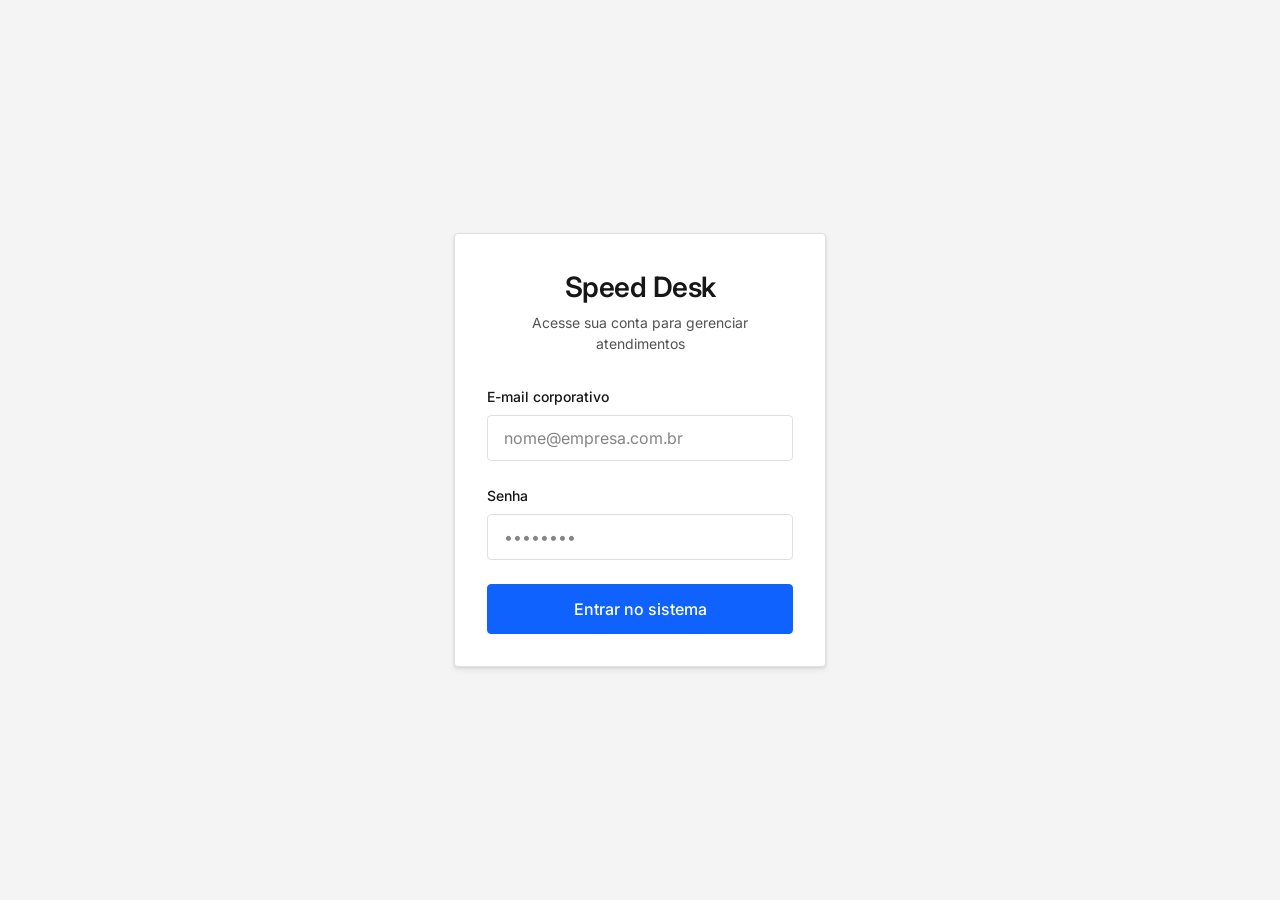
==== frontend/index.html @ 76cabf13 "cadastro com login supabase" ====
<!DOCTYPE html>
<html lang="pt-BR">
<head>
    <meta charset="UTF-8">
    <meta name="viewport" content="width=device-width, initial-scale=1.0">
    <title>Speed Desk - Autenticação</title>
    
    <!-- Fonte Inter do Google Fonts (Design Moderno/Corporativo) -->
    <link rel="preconnect" href="https://fonts.googleapis.com">
    <link rel="preconnect" href="https://fonts.gstatic.com" crossorigin>
    <link href="https://fonts.googleapis.com/css2?family=Inter:wght@400;500;600&display=swap" rel="stylesheet">
    
    <!-- Estilo Global -->
    <link rel="stylesheet" href="css/style.css">
</head>
<body>
    <main class="auth-container">
        <section class="auth-card">
            <header class="auth-header">
                <h1>Speed Desk</h1>
                <p>Acesse sua conta para gerenciar atendimentos</p>
            </header>
            
            <form id="loginForm" aria-labelledby="formTitle">
                <h2 id="formTitle" class="visually-hidden">Formulário de Login</h2>
                
                <div class="form-group">
                    <label for="email" class="form-label">E-mail corporativo</label>
                    <input 
                        type="email" 
                        id="email" 
                        name="email" 
                        class="form-control" 
                        required 
                        autocomplete="email" 
                        placeholder="nome@empresa.com.br"
                    >
                </div>
                
                <div class="form-group">
                    <label for="password" class="form-label">Senha</label>
                    <input 
                        type="password" 
                        id="password" 
                        name="password" 
                        class="form-control" 
                        required 
                        autocomplete="current-password" 
                        placeholder="••••••••"
                    >
                </div>
                
                <button type="submit" class="btn btn-primary" id="submitBtn">
                    Entrar no sistema
                </button>
            </form>
        </section>
    </main>

    <!-- Conectando nosso módulo de API -->
    <script type="module">
        import api from './js/api.js';

        const loginForm = document.getElementById('loginForm');
        const submitBtn = document.getElementById('submitBtn');

        loginForm.addEventListener('submit', async (event) => {
            event.preventDefault();
            
            const email = document.getElementById('email').value;
            const password = document.getElementById('password').value;
            
            // Feedback visual de carregamento
            const originalText = submitBtn.textContent;
            submitBtn.textContent = 'Autenticando...';
            submitBtn.disabled = true;

            try {
                const response = await fetch(`${api.BASE_URL}/users/login`, {
                    method: 'POST',
                    headers: {
                        'Content-Type': 'application/json'
                    },
                    body: JSON.stringify({ email, password })
                });
                
                const data = await response.json();
                
                if (response.ok) {
                    console.log('Sucesso:', data);
                } else {
                    console.log('Erro:', data);
                }
            } catch (error) {
                console.log('Erro na requisição:', error);
            } finally {
                // Restaura o botão
                submitBtn.textContent = originalText;
                submitBtn.disabled = false;
            }
        });
    </script>
</body>
</html>
---- frontend/css/style.css ----
:root {
    /* Paleta de Cores Corporativas (Modo Claro) */
    --primary-color: #0f62fe; /* Azul sólido, transmite confiança */
    --primary-hover: #0043ce;
    --background-color: #f4f4f4;
    --surface-color: #ffffff;
    --text-primary: #161616;
    --text-secondary: #525252;
    --border-color: #e0e0e0;
    --error-color: #da1e28;
    
    /* Tipografia e Espaçamento */
    --font-family: 'Inter', system-ui, -apple-system, sans-serif;
    --spacing-xs: 0.25rem;
    --spacing-sm: 0.5rem;
    --spacing-md: 1rem;
    --spacing-lg: 1.5rem;
    --spacing-xl: 2rem;
    --border-radius: 4px;
}

/* Suporte Nativo ao Modo Escuro */
@media (prefers-color-scheme: dark) {
    :root {
        --background-color: #161616;
        --surface-color: #262626;
        --text-primary: #f4f4f4;
        --text-secondary: #c6c6c6;
        --border-color: #393939;
        --primary-color: #4589ff;
        --primary-hover: #78a9ff;
        --error-color: #fa4d56;
    }
}

/* Reset Global */
* {
    box-sizing: border-box;
    margin: 0;
    padding: 0;
}

body {
    font-family: var(--font-family);
    background-color: var(--background-color);
    color: var(--text-primary);
    line-height: 1.5;
    -webkit-font-smoothing: antialiased;
    
    /* Centraliza o conteúdo (ideal para a tela de login) */
    display: flex;
    justify-content: center;
    align-items: center;
    min-height: 100vh;
}

/* Container de Autenticação */
.auth-container {
    width: 100%;
    max-width: 420px;
    padding: var(--spacing-lg);
}

.auth-card {
    background-color: var(--surface-color);
    border-radius: var(--border-radius);
    padding: var(--spacing-xl);
    box-shadow: 0 4px 6px rgba(0, 0, 0, 0.05), 0 1px 3px rgba(0, 0, 0, 0.1);
    border: 1px solid var(--border-color);
}

.auth-header {
    text-align: center;
    margin-bottom: var(--spacing-xl);
}

.auth-header h1 {
    font-size: 1.75rem;
    font-weight: 600;
    margin-bottom: var(--spacing-xs);
    color: var(--text-primary);
    letter-spacing: -0.5px;
}

.auth-header p {
    font-size: 0.875rem;
    color: var(--text-secondary);
}

/* Formulários */
.form-group {
    margin-bottom: var(--spacing-lg);
}

.form-label {
    display: block;
    font-size: 0.875rem;
    font-weight: 500;
    margin-bottom: var(--spacing-sm);
    color: var(--text-primary);
}

.form-control {
    width: 100%;
    padding: 0.75rem var(--spacing-md);
    font-size: 1rem;
    font-family: inherit;
    color: var(--text-primary);
    background-color: var(--surface-color);
    border: 1px solid var(--border-color);
    border-radius: var(--border-radius);
    transition: border-color 0.2s ease, box-shadow 0.2s ease;
}

.form-control:focus {
    outline: none;
    border-color: var(--primary-color);
    box-shadow: 0 0 0 3px rgba(15, 98, 254, 0.15);
}

.form-control::placeholder {
    color: var(--text-secondary);
    opacity: 0.7;
}

/* Botões */
.btn {
    display: inline-block;
    font-weight: 500;
    text-align: center;
    vertical-align: middle;
    user-select: none;
    padding: 0.75rem var(--spacing-md);
    font-size: 1rem;
    line-height: 1.5;
    border-radius: var(--border-radius);
    transition: all 0.2s ease;
    cursor: pointer;
    width: 100%;
    font-family: inherit;
    border: 1px solid transparent;
}

.btn-primary {
    color: #fff;
    background-color: var(--primary-color);
    border-color: var(--primary-color);
}

.btn-primary:hover:not(:disabled) {
    background-color: var(--primary-hover);
    border-color: var(--primary-hover);
}

.btn-primary:focus {
    outline: none;
    box-shadow: 0 0 0 3px rgba(15, 98, 254, 0.4);
}

.btn:disabled {
    opacity: 0.65;
    cursor: not-allowed;
}

/* Utilitários */
.visually-hidden {
    position: absolute;
    width: 1px;
    height: 1px;
    padding: 0;
    margin: -1px;
    overflow: hidden;
    clip: rect(0, 0, 0, 0);
    white-space: nowrap;
    border: 0;
}
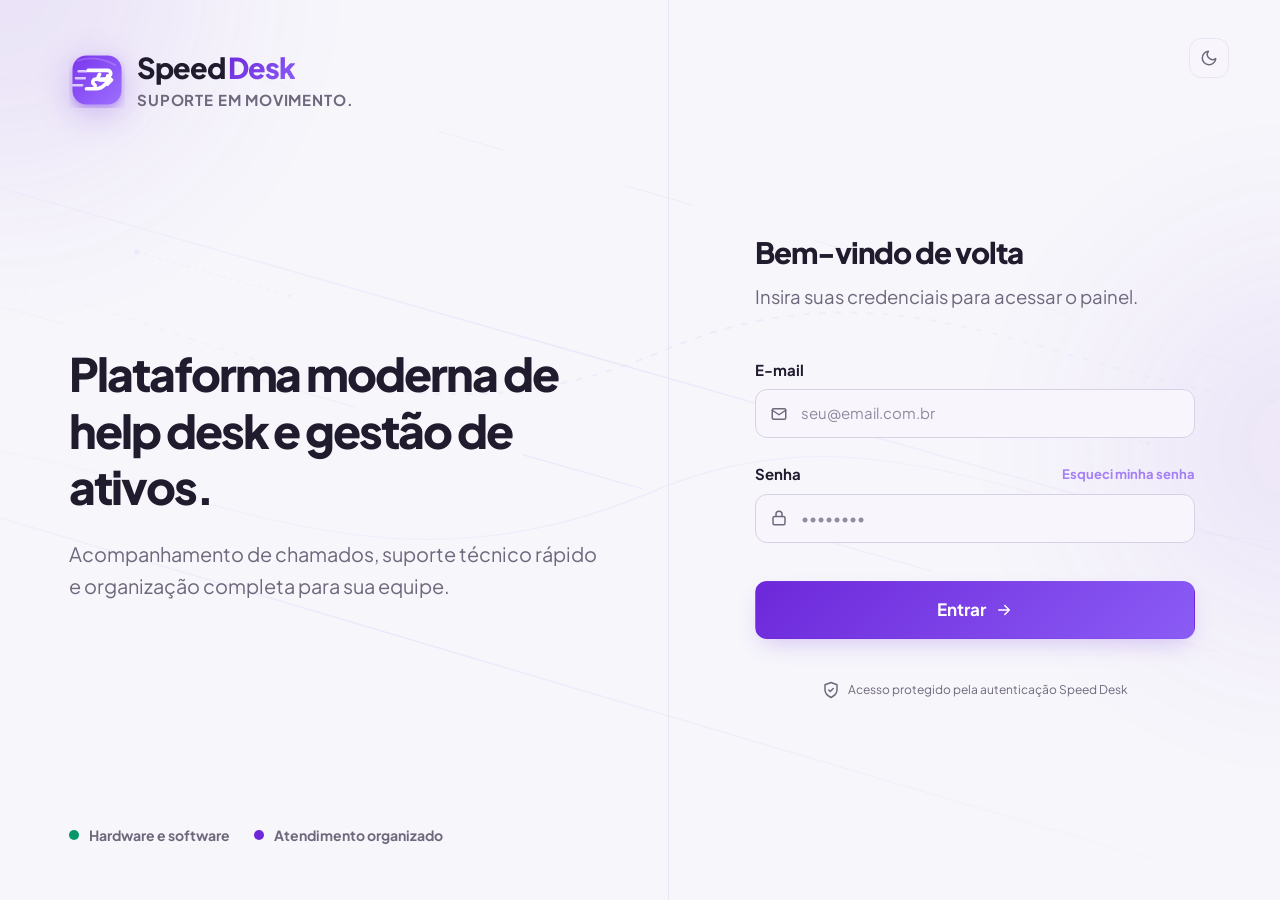
==== commit ffc98cf5: "feat: establish Speed Desk visual system" ====
--- a/frontend/index.html
+++ b/frontend/index.html
@@ -1,104 +1,141 @@
 <!DOCTYPE html>
-<html lang="pt-BR">
+<html lang="pt-BR" data-theme="dark">
 <head>
     <meta charset="UTF-8">
     <meta name="viewport" content="width=device-width, initial-scale=1.0">
-    <title>Speed Desk - Autenticação</title>
-    
-    <!-- Fonte Inter do Google Fonts (Design Moderno/Corporativo) -->
+    <meta name="description" content="Speed Desk — plataforma de help desk e gestão de ativos.">
+    <title>Entrar — Speed Desk</title>
     <link rel="preconnect" href="https://fonts.googleapis.com">
     <link rel="preconnect" href="https://fonts.gstatic.com" crossorigin>
-    <link href="https://fonts.googleapis.com/css2?family=Inter:wght@400;500;600&display=swap" rel="stylesheet">
-    
-    <!-- Estilo Global -->
+    <link href="https://fonts.googleapis.com/css2?family=Plus+Jakarta+Sans:wght@400;500;600;700;800&display=swap" rel="stylesheet">
     <link rel="stylesheet" href="css/style.css">
+    <script>
+        (() => {
+            const savedTheme = localStorage.getItem('speeddesk-theme');
+            const preferredTheme = savedTheme === 'light' || savedTheme === 'dark'
+                ? savedTheme
+                : (window.matchMedia('(prefers-color-scheme: light)').matches ? 'light' : 'dark');
+            document.documentElement.dataset.theme = preferredTheme;
+            document.documentElement.style.colorScheme = preferredTheme;
+        })();
+    </script>
 </head>
 <body>
-    <main class="auth-container">
-        <section class="auth-card">
-            <header class="auth-header">
-                <h1>Speed Desk</h1>
-                <p>Acesse sua conta para gerenciar atendimentos</p>
-            </header>
-            
-            <form id="loginForm" aria-labelledby="formTitle">
-                <h2 id="formTitle" class="visually-hidden">Formulário de Login</h2>
-                
-                <div class="form-group">
-                    <label for="email" class="form-label">E-mail corporativo</label>
-                    <input 
-                        type="email" 
-                        id="email" 
-                        name="email" 
-                        class="form-control" 
-                        required 
-                        autocomplete="email" 
-                        placeholder="nome@empresa.com.br"
-                    >
-                </div>
-                
-                <div class="form-group">
-                    <label for="password" class="form-label">Senha</label>
-                    <input 
-                        type="password" 
-                        id="password" 
-                        name="password" 
-                        class="form-control" 
-                        required 
-                        autocomplete="current-password" 
-                        placeholder="••••••••"
-                    >
-                </div>
-                
-                <button type="submit" class="btn btn-primary" id="submitBtn">
-                    Entrar no sistema
+    <div class="velocity-background" aria-hidden="true">
+        <div class="velocity-lines"></div>
+    </div>
+
+    <main class="login-page">
+        <section class="login-brand-panel" aria-labelledby="brandHeadline">
+            <a class="brand-lockup" href="index.html" aria-label="Speed Desk — página de login">
+                <img class="brand-mark" src="assets/logo.svg" alt="">
+                <span class="brand-copy">
+                    <span class="brand-name">Speed <span class="brand-name-accent">Desk</span></span>
+                    <span class="brand-tagline">Suporte em movimento.</span>
+                </span>
+            </a>
+
+            <div class="login-message">
+                <h1 id="brandHeadline">Plataforma moderna de help desk e gestão de ativos.</h1>
+                <p>Acompanhamento de chamados, suporte técnico rápido e organização completa para sua equipe.</p>
+            </div>
+
+            <div class="login-highlights" aria-label="Destaques da plataforma">
+                <span class="login-highlight">
+                    <span class="login-highlight-dot" aria-hidden="true"></span>
+                    Hardware e software
+                </span>
+                <span class="login-highlight">
+                    <span class="login-highlight-dot" aria-hidden="true"></span>
+                    Atendimento organizado
+                </span>
+            </div>
+        </section>
+
+        <section class="login-form-panel" aria-labelledby="formTitle">
+            <div class="login-theme-control">
+                <button id="toggleThemeBtn" class="icon-button" type="button" aria-label="Alternar tema claro e escuro">
+                    <svg class="icon theme-icon theme-icon-sun" viewBox="0 0 24 24" aria-hidden="true">
+                        <circle cx="12" cy="12" r="4"></circle>
+                        <path d="M12 2v2M12 20v2M4.93 4.93l1.42 1.42M17.66 17.66l1.41 1.41M2 12h2M20 12h2M4.93 19.07l1.42-1.42M17.66 6.34l1.41-1.41"></path>
+                    </svg>
+                    <svg class="icon theme-icon theme-icon-moon" viewBox="0 0 24 24" aria-hidden="true">
+                        <path d="M21 12.79A9 9 0 1 1 11.21 3 7 7 0 0 0 21 12.79z"></path>
+                    </svg>
                 </button>
-            </form>
+            </div>
+
+            <div class="auth-container">
+                <header class="auth-header">
+                    <h2 id="formTitle">Bem-vindo de volta</h2>
+                    <p>Insira suas credenciais para acessar o painel.</p>
+                </header>
+
+                <div id="loginError" class="login-error" role="alert" aria-live="polite" hidden></div>
+
+                <form id="loginForm" class="login-form">
+                    <div class="form-group">
+                        <label class="form-label" for="email">E-mail</label>
+                        <div class="input-shell">
+                            <svg class="icon" viewBox="0 0 24 24" aria-hidden="true">
+                                <rect x="3" y="5" width="18" height="14" rx="2"></rect>
+                                <path d="m3 7 9 6 9-6"></path>
+                            </svg>
+                            <input
+                                class="form-control"
+                                id="email"
+                                name="email"
+                                type="email"
+                                autocomplete="email"
+                                placeholder="seu@email.com.br"
+                                required
+                            >
+                        </div>
+                    </div>
+
+                    <div class="form-group">
+                        <div class="password-label-row">
+                            <label class="form-label" for="password">Senha</label>
+                            <button class="forgot-password" type="button" aria-disabled="true" title="Recuperação de senha em breve">
+                                Esqueci minha senha
+                            </button>
+                        </div>
+                        <div class="input-shell">
+                            <svg class="icon" viewBox="0 0 24 24" aria-hidden="true">
+                                <rect x="4" y="10" width="16" height="11" rx="2"></rect>
+                                <path d="M8 10V7a4 4 0 0 1 8 0v3"></path>
+                            </svg>
+                            <input
+                                class="form-control"
+                                id="password"
+                                name="password"
+                                type="password"
+                                autocomplete="current-password"
+                                placeholder="••••••••"
+                                required
+                            >
+                        </div>
+                    </div>
+
+                    <button id="submitBtn" class="btn btn-primary login-submit" type="submit">
+                        <span>Entrar</span>
+                        <svg class="icon" viewBox="0 0 24 24" aria-hidden="true">
+                            <path d="M5 12h14M13 6l6 6-6 6"></path>
+                        </svg>
+                    </button>
+                </form>
+
+                <p class="login-security-note">
+                    <svg class="icon" viewBox="0 0 24 24" aria-hidden="true">
+                        <path d="M12 22s8-4 8-10V5l-8-3-8 3v7c0 6 8 10 8 10z"></path>
+                        <path d="m9 12 2 2 4-4"></path>
+                    </svg>
+                    Acesso protegido pela autenticação Speed Desk
+                </p>
+            </div>
         </section>
     </main>
 
-    <!-- Conectando nosso módulo de API -->
-    <script type="module">
-        import api from './js/api.js';
-
-        const loginForm = document.getElementById('loginForm');
-        const submitBtn = document.getElementById('submitBtn');
-
-        loginForm.addEventListener('submit', async (event) => {
-            event.preventDefault();
-            
-            const email = document.getElementById('email').value;
-            const password = document.getElementById('password').value;
-            
-            // Feedback visual de carregamento
-            const originalText = submitBtn.textContent;
-            submitBtn.textContent = 'Autenticando...';
-            submitBtn.disabled = true;
-
-            try {
-                const response = await fetch(`${api.BASE_URL}/users/login`, {
-                    method: 'POST',
-                    headers: {
-                        'Content-Type': 'application/json'
-                    },
-                    body: JSON.stringify({ email, password })
-                });
-                
-                const data = await response.json();
-                
-                if (response.ok) {
-                    console.log('Sucesso:', data);
-                } else {
-                    console.log('Erro:', data);
-                }
-            } catch (error) {
-                console.log('Erro na requisição:', error);
-            } finally {
-                // Restaura o botão
-                submitBtn.textContent = originalText;
-                submitBtn.disabled = false;
-            }
-        });
-    </script>
+    <script type="module" src="js/login.js"></script>
 </body>
 </html>
--- a/frontend/css/style.css
+++ b/frontend/css/style.css
@@ -1,176 +1,2251 @@
 :root {
-    /* Paleta de Cores Corporativas (Modo Claro) */
-    --primary-color: #0f62fe; /* Azul sólido, transmite confiança */
-    --primary-hover: #0043ce;
-    --background-color: #f4f4f4;
-    --surface-color: #ffffff;
-    --text-primary: #161616;
-    --text-secondary: #525252;
-    --border-color: #e0e0e0;
-    --error-color: #da1e28;
-    
-    /* Tipografia e Espaçamento */
-    --font-family: 'Inter', system-ui, -apple-system, sans-serif;
-    --spacing-xs: 0.25rem;
-    --spacing-sm: 0.5rem;
-    --spacing-md: 1rem;
-    --spacing-lg: 1.5rem;
-    --spacing-xl: 2rem;
-    --border-radius: 4px;
-}
-
-/* Suporte Nativo ao Modo Escuro */
-@media (prefers-color-scheme: dark) {
-    :root {
-        --background-color: #161616;
-        --surface-color: #262626;
-        --text-primary: #f4f4f4;
-        --text-secondary: #c6c6c6;
-        --border-color: #393939;
-        --primary-color: #4589ff;
-        --primary-hover: #78a9ff;
-        --error-color: #fa4d56;
-    }
-}
-
-/* Reset Global */
+    --brand-primary: #6d28d9;
+    --brand-accent: #8b5cf6;
+    --brand-soft: rgba(109, 40, 217, 0.1);
+    --brand-border: rgba(109, 40, 217, 0.22);
+    --brand-glow: rgba(109, 40, 217, 0.28);
+    --background: #f7f6fb;
+    --background-elevated: #f1eef8;
+    --sidebar: #ffffff;
+    --surface: #ffffff;
+    --surface-raised: #ffffff;
+    --surface-hover: #f3effc;
+    --surface-subtle: #f8f6fc;
+    --border: #e9e5f2;
+    --border-strong: #d8d0e5;
+    --text-primary: #211b2e;
+    --text-secondary: #6f687d;
+    --text-tertiary: #91899e;
+    --success: #059669;
+    --success-soft: rgba(5, 150, 105, 0.12);
+    --warning: #d97706;
+    --warning-soft: rgba(217, 119, 6, 0.12);
+    --danger: #e11d48;
+    --danger-soft: rgba(225, 29, 72, 0.1);
+    --info: #2563eb;
+    --info-soft: rgba(37, 99, 235, 0.1);
+    --cyan: #0284c7;
+    --cyan-soft: rgba(2, 132, 199, 0.1);
+    --shadow-sm: 0 2px 8px rgba(34, 27, 46, 0.05);
+    --shadow-md: 0 14px 30px rgba(34, 27, 46, 0.09);
+    --shadow-brand: 0 10px 24px -8px var(--brand-glow);
+    --radius-sm: 9px;
+    --radius-md: 12px;
+    --radius-lg: 16px;
+    --radius-xl: 20px;
+    --sidebar-width: 288px;
+    --topbar-height: 72px;
+    --font-sans: "Plus Jakarta Sans", "Inter", -apple-system, BlinkMacSystemFont, "Segoe UI", sans-serif;
+    --font-mono: "JetBrains Mono", "Cascadia Code", Consolas, monospace;
+}
+
+html[data-theme="dark"] {
+    --brand-primary: #7c3aed;
+    --brand-accent: #9b6cff;
+    --brand-soft: rgba(124, 58, 237, 0.14);
+    --brand-border: rgba(124, 58, 237, 0.25);
+    --brand-glow: rgba(124, 58, 237, 0.35);
+    --background: #0d0b14;
+    --background-elevated: #110e1a;
+    --sidebar: #151221;
+    --surface: #1c1829;
+    --surface-raised: #211c31;
+    --surface-hover: #252037;
+    --surface-subtle: #151221;
+    --border: #2e2844;
+    --border-strong: #453b59;
+    --text-primary: #f5f3ff;
+    --text-secondary: #aaa3bc;
+    --text-tertiary: #7f788d;
+    --success: #10d9a6;
+    --success-soft: rgba(16, 217, 166, 0.12);
+    --warning: #ffb020;
+    --warning-soft: rgba(255, 176, 32, 0.12);
+    --danger: #ff416c;
+    --danger-soft: rgba(255, 65, 108, 0.13);
+    --info: #4e91ff;
+    --info-soft: rgba(78, 145, 255, 0.13);
+    --cyan: #38bdf8;
+    --cyan-soft: rgba(56, 189, 248, 0.12);
+    --shadow-sm: 0 2px 8px rgba(0, 0, 0, 0.16);
+    --shadow-md: 0 18px 40px rgba(0, 0, 0, 0.24);
+}
+
 * {
     box-sizing: border-box;
     margin: 0;
     padding: 0;
 }
 
+html {
+    min-width: 320px;
+    background: var(--background);
+    scroll-behavior: smooth;
+}
+
 body {
-    font-family: var(--font-family);
-    background-color: var(--background-color);
+    min-width: 320px;
+    min-height: 100vh;
+    min-height: 100dvh;
+    overflow-x: hidden;
+    background: var(--background);
     color: var(--text-primary);
+    font-family: var(--font-sans);
     line-height: 1.5;
+    text-rendering: optimizeLegibility;
     -webkit-font-smoothing: antialiased;
-    
-    /* Centraliza o conteúdo (ideal para a tela de login) */
-    display: flex;
+}
+
+button,
+input,
+select,
+textarea {
+    color: inherit;
+    font: inherit;
+}
+
+button,
+a {
+    -webkit-tap-highlight-color: transparent;
+}
+
+button {
+    border: 0;
+}
+
+a {
+    color: inherit;
+}
+
+[hidden] {
+    display: none !important;
+}
+
+::selection {
+    background: rgba(124, 58, 237, 0.32);
+    color: var(--text-primary);
+}
+
+::-webkit-scrollbar {
+    width: 6px;
+    height: 6px;
+}
+
+::-webkit-scrollbar-track {
+    background: transparent;
+}
+
+::-webkit-scrollbar-thumb {
+    border-radius: 999px;
+    background: var(--brand-border);
+}
+
+::-webkit-scrollbar-thumb:hover {
+    background: var(--brand-primary);
+}
+
+:focus-visible {
+    outline: 3px solid rgba(155, 108, 255, 0.34);
+    outline-offset: 2px;
+}
+
+.visually-hidden {
+    position: absolute !important;
+    width: 1px !important;
+    height: 1px !important;
+    padding: 0 !important;
+    margin: -1px !important;
+    overflow: hidden !important;
+    clip: rect(0, 0, 0, 0) !important;
+    white-space: nowrap !important;
+    border: 0 !important;
+}
+
+.icon {
+    width: 18px;
+    height: 18px;
+    flex: 0 0 auto;
+    fill: none;
+    stroke: currentColor;
+    stroke-width: 2;
+    stroke-linecap: round;
+    stroke-linejoin: round;
+}
+
+.brand-lockup {
+    display: inline-flex;
+    align-items: center;
+    gap: 12px;
+    min-width: 0;
+    text-decoration: none;
+}
+
+.brand-mark {
+    width: 44px;
+    height: 44px;
+    flex: 0 0 auto;
+    filter: drop-shadow(0 8px 16px var(--brand-glow));
+}
+
+.brand-copy {
+    display: flex;
+    min-width: 0;
+    flex-direction: column;
+    line-height: 1.05;
+}
+
+.brand-name {
+    color: var(--text-primary);
+    font-size: 20px;
+    font-weight: 800;
+    letter-spacing: -0.04em;
+    white-space: nowrap;
+}
+
+.brand-name-accent {
+    background: linear-gradient(135deg, var(--brand-primary), var(--brand-accent));
+    -webkit-background-clip: text;
+    background-clip: text;
+    color: transparent;
+}
+
+.brand-tagline {
+    margin-top: 5px;
+    color: var(--text-secondary);
+    font-size: 10px;
+    font-weight: 700;
+    letter-spacing: 0.05em;
+    text-transform: uppercase;
+    white-space: nowrap;
+}
+
+.velocity-background {
+    position: fixed;
+    inset: 0;
+    z-index: 0;
+    overflow: hidden;
+    pointer-events: none;
+}
+
+.velocity-background::before,
+.velocity-background::after {
+    position: absolute;
+    width: 390px;
+    height: 390px;
+    border-radius: 50%;
+    background: var(--brand-primary);
+    content: "";
+    filter: blur(95px);
+    opacity: 0.09;
+    animation: velocityGlow 6s ease-in-out infinite;
+}
+
+.velocity-background::before {
+    top: -210px;
+    left: -190px;
+}
+
+.velocity-background::after {
+    top: 28%;
+    right: -220px;
+    animation-delay: 3s;
+    opacity: 0.07;
+}
+
+.velocity-lines {
+    position: absolute;
+    inset: 0;
+    width: 100%;
+    height: 100%;
+    background: url("../assets/bg-velocity.svg") center / cover no-repeat;
+    opacity: 0.18;
+}
+
+html[data-theme="light"] .velocity-lines {
+    opacity: 0.1;
+}
+
+@keyframes velocityGlow {
+    0%,
+    100% {
+        transform: scale(1);
+        opacity: 0.07;
+    }
+    50% {
+        transform: scale(1.04);
+        opacity: 0.13;
+    }
+}
+
+.btn {
+    display: inline-flex;
+    min-height: 42px;
+    align-items: center;
     justify-content: center;
-    align-items: center;
-    min-height: 100vh;
-}
-
-/* Container de Autenticação */
-.auth-container {
-    width: 100%;
-    max-width: 420px;
-    padding: var(--spacing-lg);
-}
-
-.auth-card {
-    background-color: var(--surface-color);
-    border-radius: var(--border-radius);
-    padding: var(--spacing-xl);
-    box-shadow: 0 4px 6px rgba(0, 0, 0, 0.05), 0 1px 3px rgba(0, 0, 0, 0.1);
-    border: 1px solid var(--border-color);
-}
-
-.auth-header {
-    text-align: center;
-    margin-bottom: var(--spacing-xl);
-}
-
-.auth-header h1 {
-    font-size: 1.75rem;
-    font-weight: 600;
-    margin-bottom: var(--spacing-xs);
+    gap: 9px;
+    padding: 10px 18px;
+    border: 1px solid transparent;
+    border-radius: var(--radius-md);
+    cursor: pointer;
+    font-size: 14px;
+    font-weight: 700;
+    line-height: 1;
+    text-decoration: none;
+    transition: transform 160ms ease, box-shadow 160ms ease, background-color 160ms ease, border-color 160ms ease;
+}
+
+.btn:hover:not(:disabled) {
+    transform: translateY(-1px);
+}
+
+.btn:active:not(:disabled) {
+    transform: translateY(0);
+}
+
+.btn:disabled {
+    cursor: not-allowed;
+    opacity: 0.58;
+}
+
+.btn-primary {
+    background: linear-gradient(135deg, var(--brand-primary), var(--brand-accent));
+    color: #fff;
+    box-shadow: var(--shadow-brand);
+}
+
+.btn-primary:hover:not(:disabled) {
+    box-shadow: 0 14px 28px -8px var(--brand-glow);
+}
+
+.btn-secondary {
+    border-color: var(--border);
+    background: var(--surface-subtle);
     color: var(--text-primary);
-    letter-spacing: -0.5px;
-}
-
-.auth-header p {
-    font-size: 0.875rem;
-    color: var(--text-secondary);
-}
-
-/* Formulários */
+}
+
+.btn-secondary:hover:not(:disabled) {
+    border-color: var(--brand-border);
+    background: var(--surface-hover);
+}
+
+.btn-success {
+    border-color: rgba(16, 217, 166, 0.25);
+    background: var(--success-soft);
+    color: var(--success);
+}
+
+.btn-compact {
+    min-height: 34px;
+    padding: 8px 12px;
+    border-radius: 10px;
+    font-size: 12px;
+}
+
+.icon-button {
+    position: relative;
+    display: inline-flex;
+    width: 40px;
+    height: 40px;
+    flex: 0 0 auto;
+    align-items: center;
+    justify-content: center;
+    border: 1px solid var(--border);
+    border-radius: var(--radius-md);
+    background: var(--surface-subtle);
+    color: var(--text-secondary);
+    cursor: pointer;
+    transition: color 160ms ease, border-color 160ms ease, background-color 160ms ease, transform 160ms ease;
+}
+
+.icon-button:hover:not(:disabled) {
+    border-color: var(--brand-border);
+    background: var(--surface-hover);
+    color: var(--brand-accent);
+    transform: translateY(-1px);
+}
+
+.icon-button:disabled {
+    cursor: not-allowed;
+}
+
+.notification-dot {
+    position: absolute;
+    top: 7px;
+    right: 7px;
+    width: 7px;
+    height: 7px;
+    border: 2px solid var(--surface-subtle);
+    border-radius: 50%;
+    background: var(--brand-accent);
+}
+
+.theme-icon {
+    display: none;
+}
+
+html[data-theme="dark"] .theme-icon-sun,
+html[data-theme="light"] .theme-icon-moon {
+    display: block;
+}
+
 .form-group {
-    margin-bottom: var(--spacing-lg);
+    display: grid;
+    gap: 8px;
+    margin-bottom: 18px;
 }
 
 .form-label {
-    display: block;
-    font-size: 0.875rem;
-    font-weight: 500;
-    margin-bottom: var(--spacing-sm);
     color: var(--text-primary);
+    font-size: 13px;
+    font-weight: 700;
+}
+
+.input-shell {
+    position: relative;
+}
+
+.input-shell > .icon {
+    position: absolute;
+    top: 50%;
+    left: 15px;
+    color: var(--text-secondary);
+    transform: translateY(-50%);
+}
+
+.input-shell .form-control {
+    padding-left: 45px;
 }
 
 .form-control {
     width: 100%;
-    padding: 0.75rem var(--spacing-md);
-    font-size: 1rem;
-    font-family: inherit;
+    min-height: 46px;
+    padding: 11px 14px;
+    border: 1px solid var(--border-strong);
+    border-radius: var(--radius-md);
+    outline: 0;
+    background: var(--surface-subtle);
     color: var(--text-primary);
-    background-color: var(--surface-color);
-    border: 1px solid var(--border-color);
-    border-radius: var(--border-radius);
-    transition: border-color 0.2s ease, box-shadow 0.2s ease;
+    font-size: 14px;
+    transition: border-color 160ms ease, box-shadow 160ms ease, background-color 160ms ease;
+}
+
+textarea.form-control {
+    min-height: 112px;
+    resize: vertical;
+}
+
+.form-control::placeholder {
+    color: var(--text-tertiary);
 }
 
 .form-control:focus {
+    border-color: var(--brand-accent);
+    background: var(--surface);
+    box-shadow: 0 0 0 3px rgba(124, 58, 237, 0.14);
+}
+
+.form-control:disabled {
+    cursor: not-allowed;
+    opacity: 0.65;
+}
+
+.form-helper {
+    min-height: 18px;
+    margin-top: 5px;
+    color: var(--text-secondary);
+    font-size: 12px;
+}
+
+.form-helper.error {
+    color: var(--danger);
+}
+
+.feedback {
+    margin-top: 14px;
+    padding: 11px 13px;
+    border: 1px solid var(--border);
+    border-radius: var(--radius-md);
+    font-size: 13px;
+}
+
+.feedback.success {
+    border-color: rgba(16, 217, 166, 0.3);
+    background: var(--success-soft);
+    color: var(--success);
+}
+
+.feedback.error {
+    border-color: rgba(255, 65, 108, 0.3);
+    background: var(--danger-soft);
+    color: var(--danger);
+}
+
+/* Login */
+.login-page {
+    position: relative;
+    z-index: 1;
+    display: grid;
+    min-height: 100vh;
+    min-height: 100dvh;
+    grid-template-columns: minmax(0, 52.3%) minmax(0, 47.7%);
+}
+
+.login-brand-panel,
+.login-form-panel {
+    position: relative;
+    z-index: 1;
+    display: flex;
+    min-width: 0;
+    flex-direction: column;
+}
+
+.login-brand-panel {
+    justify-content: space-between;
+    padding: 52px clamp(42px, 5.4vw, 86px) 54px;
+    border-right: 1px solid var(--border);
+}
+
+.login-brand-panel .brand-mark {
+    width: 56px;
+    height: 56px;
+}
+
+.login-brand-panel .brand-name {
+    font-size: clamp(25px, 2.25vw, 32px);
+}
+
+.login-brand-panel .brand-tagline {
+    margin-top: 10px;
+    font-size: 15px;
+    letter-spacing: 0.055em;
+}
+
+.login-message {
+    max-width: 560px;
+    margin: auto 0;
+    padding: 62px 0 48px;
+}
+
+.login-message h1 {
+    max-width: 560px;
+    font-size: clamp(34px, 3.6vw, 50px);
+    font-weight: 800;
+    letter-spacing: -0.045em;
+    line-height: 1.22;
+}
+
+.login-message p {
+    max-width: 560px;
+    margin-top: 24px;
+    color: var(--text-secondary);
+    font-size: clamp(17px, 1.55vw, 22px);
+    line-height: 1.6;
+}
+
+.login-highlights {
+    display: flex;
+    flex-wrap: wrap;
+    gap: 24px;
+    color: var(--text-secondary);
+    font-size: 14px;
+    font-weight: 700;
+}
+
+.login-highlight {
+    display: inline-flex;
+    align-items: center;
+    gap: 10px;
+}
+
+.login-highlight-dot {
+    width: 10px;
+    height: 10px;
+    border-radius: 50%;
+    background: var(--success);
+}
+
+.login-highlight:nth-child(2) .login-highlight-dot {
+    background: var(--brand-primary);
+}
+
+.login-form-panel {
+    align-items: center;
+    justify-content: center;
+    padding: 86px clamp(38px, 6vw, 96px) 58px;
+}
+
+.login-theme-control {
+    position: absolute;
+    top: 38px;
+    right: clamp(28px, 4vw, 62px);
+}
+
+.auth-container {
+    width: min(100%, 440px);
+}
+
+.auth-header {
+    margin-bottom: 48px;
+}
+
+.auth-header h2 {
+    font-size: clamp(27px, 2.3vw, 34px);
+    font-weight: 800;
+    letter-spacing: -0.035em;
+}
+
+.auth-header p {
+    margin-top: 9px;
+    color: var(--text-secondary);
+    font-size: clamp(16px, 1.45vw, 20px);
+}
+
+.login-form .form-label {
+    font-size: 15px;
+}
+
+.login-form .form-group {
+    margin-bottom: 25px;
+}
+
+.login-form .form-control {
+    min-height: 49px;
+    font-size: 15px;
+}
+
+.password-label-row {
+    display: flex;
+    align-items: center;
+    justify-content: space-between;
+    gap: 16px;
+}
+
+.forgot-password {
+    border: 0;
+    background: transparent;
+    color: var(--brand-accent);
+    cursor: not-allowed;
+    font-size: 13px;
+    font-weight: 700;
+    opacity: 0.76;
+}
+
+.login-submit {
+    width: 100%;
+    min-height: 58px;
+    margin-top: 13px;
+    font-size: 17px;
+}
+
+.login-error {
+    margin-bottom: 18px;
+    padding: 12px 14px;
+    border: 1px solid rgba(255, 65, 108, 0.35);
+    border-radius: var(--radius-md);
+    background: var(--danger-soft);
+    color: var(--danger);
+    font-size: 13px;
+}
+
+.login-security-note {
+    display: flex;
+    align-items: center;
+    justify-content: center;
+    gap: 8px;
+    margin-top: 42px;
+    color: var(--text-secondary);
+    font-size: 12px;
+}
+
+/* Internal app */
+.app-shell {
+    position: relative;
+    z-index: 1;
+    display: flex;
+    width: 100%;
+    min-height: 100vh;
+    min-height: 100dvh;
+    background: transparent;
+}
+
+.sidebar {
+    position: fixed;
+    inset: 0 auto 0 0;
+    z-index: 50;
+    display: flex;
+    width: var(--sidebar-width);
+    min-height: 100vh;
+    min-height: 100dvh;
+    flex-direction: column;
+    border-right: 1px solid var(--border);
+    background: var(--sidebar);
+    transition: transform 220ms ease;
+}
+
+.sidebar-brand {
+    padding: 22px 20px 16px;
+}
+
+.sidebar-user-card {
+    display: flex;
+    align-items: center;
+    gap: 12px;
+    margin: 0 20px 18px;
+    padding: 12px;
+    border: 1px solid var(--border);
+    border-radius: var(--radius-lg);
+    background: color-mix(in srgb, var(--surface) 88%, transparent);
+}
+
+.user-avatar {
+    display: inline-flex;
+    width: 42px;
+    height: 42px;
+    flex: 0 0 auto;
+    align-items: center;
+    justify-content: center;
+    border: 2px solid rgba(155, 108, 255, 0.42);
+    border-radius: 12px;
+    background: linear-gradient(135deg, var(--brand-primary), var(--brand-accent));
+    color: #fff;
+    font-size: 13px;
+    font-weight: 800;
+    box-shadow: 0 7px 16px -8px var(--brand-glow);
+}
+
+.user-card-copy,
+.topbar-user-copy {
+    min-width: 0;
+}
+
+.user-card-name,
+.topbar-user-name {
+    display: block;
+    overflow: hidden;
+    color: var(--text-primary);
+    font-size: 12px;
+    font-weight: 800;
+    text-overflow: ellipsis;
+    white-space: nowrap;
+}
+
+.user-card-role {
+    display: block;
+    overflow: hidden;
+    margin-top: 2px;
+    color: var(--text-secondary);
+    font-size: 10px;
+    text-overflow: ellipsis;
+    white-space: nowrap;
+}
+
+.sidebar-nav {
+    display: flex;
+    min-height: 0;
+    flex: 1;
+    flex-direction: column;
+    overflow-y: auto;
+    padding: 4px 20px 18px;
+    scrollbar-width: thin;
+    scrollbar-color: var(--brand-border) transparent;
+}
+
+.nav-section + .nav-section {
+    margin-top: 22px;
+}
+
+.nav-section-account {
+    margin-top: auto !important;
+    padding-top: 24px;
+}
+
+.nav-section-title {
+    margin: 0 10px 8px;
+    color: var(--text-tertiary);
+    font-size: 10px;
+    font-weight: 800;
+    letter-spacing: 0.075em;
+    text-transform: uppercase;
+}
+
+.nav-list {
+    display: grid;
+    gap: 4px;
+    list-style: none;
+}
+
+.nav-item {
+    display: flex;
+    width: 100%;
+    min-height: 42px;
+    align-items: center;
+    gap: 12px;
+    padding: 10px 12px;
+    border: 0;
+    border-radius: var(--radius-md);
+    background: transparent;
+    color: var(--text-secondary);
+    cursor: pointer;
+    font-size: 12px;
+    font-weight: 700;
+    text-align: left;
+    text-decoration: none;
+    transition: background-color 160ms ease, color 160ms ease, transform 160ms ease, box-shadow 160ms ease;
+}
+
+.nav-item .icon {
+    width: 17px;
+    height: 17px;
+    color: var(--brand-accent);
+}
+
+.nav-item:hover:not(:disabled):not([aria-disabled="true"]) {
+    background: var(--surface-hover);
+    color: var(--text-primary);
+    transform: translateX(2px);
+}
+
+.nav-item[aria-current="page"] {
+    background: linear-gradient(135deg, var(--brand-primary), var(--brand-accent));
+    color: #fff;
+    box-shadow: 0 5px 16px -5px var(--brand-glow);
+}
+
+.nav-item[aria-current="page"] .icon {
+    color: #fff;
+}
+
+.nav-item:disabled,
+.nav-item[aria-disabled="true"] {
+    cursor: not-allowed;
+    opacity: 0.62;
+}
+
+.nav-label {
+    min-width: 0;
+    overflow: hidden;
+    text-overflow: ellipsis;
+    white-space: nowrap;
+}
+
+.nav-badge {
+    margin-left: auto;
+    padding: 3px 7px;
+    border: 1px solid var(--brand-border);
+    border-radius: 999px;
+    background: var(--surface-subtle);
+    color: var(--text-secondary);
+    font-size: 9px;
+    font-weight: 800;
+    letter-spacing: 0.03em;
+    text-transform: uppercase;
+    white-space: nowrap;
+}
+
+.nav-count {
+    margin-left: auto;
+    min-width: 22px;
+    padding: 2px 7px;
+    border-radius: 999px;
+    background: var(--surface-hover);
+    color: var(--text-secondary);
+    font-family: var(--font-mono);
+    font-size: 10px;
+    font-weight: 800;
+    text-align: center;
+}
+
+.nav-item[aria-current="page"] .nav-count {
+    background: rgba(255, 255, 255, 0.18);
+    color: #fff;
+}
+
+.nav-item-danger {
+    color: var(--danger);
+}
+
+.nav-item-danger .icon {
+    color: var(--danger);
+}
+
+.main-column {
+    display: flex;
+    width: calc(100% - var(--sidebar-width));
+    min-width: 0;
+    min-height: 100vh;
+    min-height: 100dvh;
+    flex-direction: column;
+    margin-left: var(--sidebar-width);
+}
+
+.topbar {
+    position: sticky;
+    top: 0;
+    z-index: 30;
+    display: flex;
+    min-height: var(--topbar-height);
+    align-items: center;
+    justify-content: space-between;
+    gap: 24px;
+    padding: 14px 32px;
+    border-bottom: 1px solid var(--border);
+    background: color-mix(in srgb, var(--background) 86%, transparent);
+    backdrop-filter: blur(18px);
+}
+
+.topbar-start,
+.topbar-actions {
+    display: flex;
+    min-width: 0;
+    align-items: center;
+    gap: 12px;
+}
+
+.topbar-start {
+    width: min(100%, 680px);
+}
+
+.mobile-menu-button {
+    display: none;
+}
+
+.topbar-search {
+    position: relative;
+    width: min(100%, 576px);
+}
+
+.topbar-search > .icon {
+    position: absolute;
+    top: 50%;
+    left: 16px;
+    color: var(--text-secondary);
+    transform: translateY(-50%);
+}
+
+.topbar-search-input {
+    width: 100%;
+    min-height: 42px;
+    padding: 10px 16px 10px 46px;
+    border: 1px solid var(--border);
+    border-radius: var(--radius-md);
     outline: none;
-    border-color: var(--primary-color);
-    box-shadow: 0 0 0 3px rgba(15, 98, 254, 0.15);
-}
-
-.form-control::placeholder {
-    color: var(--text-secondary);
-    opacity: 0.7;
-}
-
-/* Botões */
-.btn {
-    display: inline-block;
-    font-weight: 500;
+    background: var(--surface-subtle);
+    color: var(--text-primary);
+    font-size: 13px;
+    font-weight: 600;
+    transition: border-color 160ms ease, box-shadow 160ms ease, background-color 160ms ease;
+}
+
+.topbar-search-input::placeholder {
+    color: var(--text-tertiary);
+}
+
+.topbar-search-input:focus {
+    border-color: var(--brand-border);
+    background: var(--surface);
+    box-shadow: 0 0 0 3px rgba(124, 58, 237, 0.11);
+}
+
+.topbar-profile {
+    display: flex;
+    max-width: 220px;
+    align-items: center;
+    gap: 10px;
+    padding: 6px 11px 6px 7px;
+    border: 1px solid var(--border);
+    border-radius: var(--radius-md);
+    background: var(--surface-subtle);
+}
+
+.topbar-profile .user-avatar {
+    width: 30px;
+    height: 30px;
+    border-radius: 9px;
+    font-size: 10px;
+}
+
+.topbar-user-status {
+    display: block;
+    margin-top: 1px;
+    color: var(--success);
+    font-size: 9px;
+    font-weight: 800;
+}
+
+.sidebar-overlay {
+    position: fixed;
+    inset: 0;
+    z-index: 45;
+    display: none;
+    background: rgba(5, 3, 10, 0.66);
+    backdrop-filter: blur(3px);
+}
+
+.sidebar-overlay.is-visible {
+    display: block;
+}
+
+.content {
+    position: relative;
+    z-index: 1;
+    flex: 1;
+    padding: 30px 32px 36px;
+}
+
+.page-heading {
+    display: flex;
+    align-items: flex-start;
+    justify-content: space-between;
+    gap: 24px;
+    margin-bottom: 26px;
+}
+
+.page-heading-main {
+    min-width: 0;
+}
+
+.page-title-row {
+    display: flex;
+    flex-wrap: wrap;
+    align-items: center;
+    gap: 10px;
+}
+
+.page-title {
+    color: var(--text-primary);
+    font-size: clamp(25px, 2.25vw, 32px);
+    font-weight: 800;
+    letter-spacing: -0.04em;
+    line-height: 1.16;
+}
+
+.page-description {
+    margin-top: 7px;
+    color: var(--text-secondary);
+    font-size: 13px;
+}
+
+.live-badge {
+    display: inline-flex;
+    align-items: center;
+    gap: 6px;
+    padding: 4px 9px;
+    border: 1px solid var(--brand-border);
+    border-radius: 999px;
+    background: var(--brand-soft);
+    color: var(--brand-accent);
+    font-size: 10px;
+    font-weight: 800;
+}
+
+.live-badge::before {
+    width: 6px;
+    height: 6px;
+    border-radius: 50%;
+    background: currentColor;
+    content: "";
+    box-shadow: 0 0 0 4px rgba(155, 108, 255, 0.1);
+}
+
+/* Dashboard */
+.metrics-grid {
+    display: grid;
+    grid-template-columns: repeat(4, minmax(0, 1fr));
+    gap: 18px;
+    margin-bottom: 28px;
+}
+
+.metric-card {
+    position: relative;
+    min-width: 0;
+    overflow: hidden;
+    padding: 20px;
+    border: 1px solid var(--brand-border);
+    border-radius: var(--radius-lg);
+    background: var(--surface);
+    box-shadow: var(--shadow-sm);
+    transition: border-color 180ms ease, transform 180ms ease, box-shadow 180ms ease;
+}
+
+.metric-card:hover {
+    border-color: rgba(155, 108, 255, 0.5);
+    box-shadow: var(--shadow-md);
+    transform: translateY(-2px);
+}
+
+.metric-card::before {
+    position: absolute;
+    inset: 0 0 auto;
+    height: 4px;
+    background: linear-gradient(90deg, var(--brand-primary), var(--brand-accent));
+    content: "";
+}
+
+.metric-card[data-tone="danger"]::before {
+    background: var(--danger);
+}
+
+.metric-card[data-tone="success"]::before {
+    background: var(--success);
+}
+
+.metric-card[data-tone="warning"]::before {
+    background: var(--warning);
+}
+
+.metric-card-head {
+    display: flex;
+    align-items: center;
+    justify-content: space-between;
+    gap: 12px;
+}
+
+.metric-label {
+    overflow: hidden;
+    color: var(--text-secondary);
+    font-size: 10px;
+    font-weight: 800;
+    letter-spacing: 0.055em;
+    text-overflow: ellipsis;
+    text-transform: uppercase;
+    white-space: nowrap;
+}
+
+.metric-icon {
+    display: inline-flex;
+    width: 30px;
+    height: 30px;
+    flex: 0 0 auto;
+    align-items: center;
+    justify-content: center;
+    border-radius: 9px;
+    background: var(--brand-soft);
+    color: var(--brand-accent);
+}
+
+.metric-card[data-tone="danger"] .metric-icon {
+    background: var(--danger-soft);
+    color: var(--danger);
+}
+
+.metric-card[data-tone="success"] .metric-icon {
+    background: var(--success-soft);
+    color: var(--success);
+}
+
+.metric-card[data-tone="warning"] .metric-icon {
+    background: var(--warning-soft);
+    color: var(--warning);
+}
+
+.metric-value-row {
+    display: flex;
+    min-width: 0;
+    align-items: baseline;
+    gap: 10px;
+    margin-top: 14px;
+}
+
+.metric-value {
+    font-family: var(--font-mono);
+    font-size: 31px;
+    font-weight: 800;
+    letter-spacing: -0.06em;
+    line-height: 1;
+}
+
+.metric-trend {
+    overflow: hidden;
+    color: var(--brand-accent);
+    font-size: 11px;
+    font-weight: 800;
+    text-overflow: ellipsis;
+    white-space: nowrap;
+}
+
+.metric-card[data-tone="danger"] .metric-trend {
+    color: var(--danger);
+}
+
+.metric-card[data-tone="success"] .metric-trend {
+    color: var(--success);
+}
+
+.metric-card[data-tone="warning"] .metric-trend {
+    color: var(--warning);
+}
+
+.metric-subtitle {
+    margin-top: 10px;
+    overflow: hidden;
+    color: var(--text-secondary);
+    font-size: 11px;
+    text-overflow: ellipsis;
+    white-space: nowrap;
+}
+
+.dashboard-grid {
+    display: grid;
+    grid-template-columns: minmax(0, 2fr) minmax(280px, 1fr);
+    gap: 24px;
+}
+
+.tickets-panel {
+    min-width: 0;
+}
+
+.section-heading {
+    display: flex;
+    align-items: flex-end;
+    justify-content: space-between;
+    gap: 18px;
+    margin-bottom: 14px;
+}
+
+.section-heading h2 {
+    font-size: 16px;
+    font-weight: 800;
+    letter-spacing: -0.025em;
+}
+
+.section-heading p {
+    margin-top: 3px;
+    color: var(--text-secondary);
+    font-size: 11px;
+}
+
+.ticket-filters {
+    display: flex;
+    flex-wrap: wrap;
+    gap: 4px;
+    padding: 4px;
+    border: 1px solid var(--brand-border);
+    border-radius: var(--radius-md);
+    background: var(--surface-subtle);
+}
+
+.ticket-filter {
+    min-height: 30px;
+    padding: 6px 10px;
+    border-radius: 9px;
+    background: transparent;
+    color: var(--text-secondary);
+    cursor: pointer;
+    font-size: 10px;
+    font-weight: 800;
+    transition: background-color 160ms ease, color 160ms ease;
+}
+
+.ticket-filter:hover {
+    color: var(--text-primary);
+}
+
+.ticket-filter.is-active {
+    background: var(--brand-primary);
+    color: #fff;
+    box-shadow: 0 4px 10px -5px var(--brand-glow);
+}
+
+.ticket-list-card {
+    min-height: 260px;
+    overflow: hidden;
+    border: 1px solid var(--brand-border);
+    border-radius: var(--radius-lg);
+    background: var(--surface);
+    box-shadow: var(--shadow-sm);
+}
+
+.ticket-row {
+    position: relative;
+    display: grid;
+    grid-template-columns: minmax(0, 1fr) auto;
+    gap: 18px;
+    align-items: center;
+    min-height: 112px;
+    padding: 17px 18px;
+    border-bottom: 1px solid var(--border);
+    transition: background-color 150ms ease;
+}
+
+.ticket-row:last-child {
+    border-bottom: 0;
+}
+
+.ticket-row:hover {
+    background: var(--surface-hover);
+}
+
+.ticket-main {
+    display: flex;
+    min-width: 0;
+    align-items: flex-start;
+    gap: 13px;
+}
+
+.ticket-avatar {
+    display: inline-flex;
+    width: 39px;
+    height: 39px;
+    flex: 0 0 auto;
+    align-items: center;
+    justify-content: center;
+    border: 1px solid var(--brand-border);
+    border-radius: 12px;
+    background: linear-gradient(145deg, var(--brand-soft), var(--surface-subtle));
+    color: var(--brand-accent);
+    font-size: 11px;
+    font-weight: 800;
+}
+
+.ticket-copy {
+    min-width: 0;
+}
+
+.ticket-labels {
+    display: flex;
+    flex-wrap: wrap;
+    align-items: center;
+    gap: 7px;
+    margin-bottom: 7px;
+}
+
+.ticket-code {
+    color: var(--brand-accent);
+    font-family: var(--font-mono);
+    font-size: 10px;
+    font-weight: 800;
+}
+
+.ticket-title {
+    overflow: hidden;
+    color: var(--text-primary);
+    font-size: 13px;
+    font-weight: 800;
+    line-height: 1.35;
+    text-overflow: ellipsis;
+    white-space: nowrap;
+}
+
+.ticket-meta {
+    display: flex;
+    flex-wrap: wrap;
+    align-items: center;
+    gap: 7px;
+    margin-top: 6px;
+    color: var(--text-secondary);
+    font-size: 10px;
+}
+
+.ticket-meta-separator {
+    color: var(--text-tertiary);
+}
+
+.ticket-side {
+    display: flex;
+    min-width: 150px;
+    align-items: center;
+    justify-content: flex-end;
+    gap: 12px;
+}
+
+.ticket-status-stack {
+    text-align: right;
+}
+
+.ticket-sla {
+    display: block;
+    margin-top: 5px;
+    color: var(--text-secondary);
+    font-size: 10px;
+    font-weight: 700;
+}
+
+.ticket-sla.is-risk {
+    color: var(--danger);
+}
+
+.ticket-actions {
+    display: flex;
+    gap: 6px;
+}
+
+.badge {
+    display: inline-flex;
+    min-height: 23px;
+    align-items: center;
+    gap: 5px;
+    padding: 3px 9px;
+    border: 1px solid transparent;
+    border-radius: 999px;
+    font-size: 9px;
+    font-weight: 800;
+    line-height: 1;
+    white-space: nowrap;
+}
+
+.badge-category,
+.badge-ticket-type {
+    border-color: var(--brand-border);
+    background: var(--brand-soft);
+    color: var(--brand-accent);
+}
+
+.badge-status {
+    border-color: var(--brand-border);
+    background: var(--brand-soft);
+    color: var(--brand-accent);
+}
+
+.badge-status.status-recebido,
+.badge-status.status-triagem {
+    border-color: rgba(78, 145, 255, 0.32);
+    background: var(--info-soft);
+    color: var(--info);
+}
+
+.badge-status.status-aguardando {
+    border-color: rgba(255, 176, 32, 0.3);
+    background: var(--warning-soft);
+    color: var(--warning);
+}
+
+.badge-status.status-resolvido,
+.badge-status.status-fechado {
+    border-color: rgba(16, 217, 166, 0.3);
+    background: var(--success-soft);
+    color: var(--success);
+}
+
+.p-baixa {
+    border-color: var(--border);
+    background: var(--surface-subtle);
+    color: var(--text-secondary);
+}
+
+.p-normal {
+    border-color: rgba(99, 102, 241, 0.35);
+    background: rgba(99, 102, 241, 0.11);
+    color: #818cf8;
+}
+
+.p-alta {
+    border-color: rgba(255, 176, 32, 0.34);
+    background: var(--warning-soft);
+    color: var(--warning);
+}
+
+.p-critica {
+    border-color: rgba(255, 65, 108, 0.34);
+    background: var(--danger-soft);
+    color: var(--danger);
+}
+
+.insights-column {
+    display: grid;
+    align-content: start;
+    gap: 18px;
+    min-width: 0;
+}
+
+.insight-card {
+    min-width: 0;
+    padding: 20px;
+    border: 1px solid var(--brand-border);
+    border-radius: var(--radius-lg);
+    background: var(--surface);
+    box-shadow: var(--shadow-sm);
+}
+
+.insight-card h3 {
+    font-size: 13px;
+    font-weight: 800;
+    letter-spacing: -0.015em;
+}
+
+.insight-card-head {
+    display: flex;
+    align-items: center;
+    justify-content: space-between;
+    gap: 12px;
+}
+
+.insight-total {
+    color: var(--text-secondary);
+    font-family: var(--font-mono);
+    font-size: 10px;
+}
+
+.status-bar {
+    display: flex;
+    width: 100%;
+    height: 12px;
+    gap: 2px;
+    overflow: hidden;
+    margin: 17px 0;
+    border-radius: 999px;
+    background: var(--surface-subtle);
+}
+
+.status-segment {
+    min-width: 0;
+    height: 100%;
+    transition: width 260ms ease;
+}
+
+.status-segment:first-child {
+    border-radius: 999px 0 0 999px;
+}
+
+.status-segment:last-child {
+    border-radius: 0 999px 999px 0;
+}
+
+.status-breakdown {
+    display: grid;
+    gap: 10px;
+    list-style: none;
+}
+
+.status-breakdown-item {
+    display: flex;
+    align-items: center;
+    justify-content: space-between;
+    gap: 14px;
+    color: var(--text-secondary);
+    font-size: 10px;
+}
+
+.status-breakdown-label {
+    display: inline-flex;
+    min-width: 0;
+    align-items: center;
+    gap: 8px;
+}
+
+.status-dot {
+    width: 9px;
+    height: 9px;
+    flex: 0 0 auto;
+    border-radius: 50%;
+}
+
+.status-breakdown-value {
+    color: var(--text-primary);
+    font-family: var(--font-mono);
+    font-weight: 800;
+}
+
+.speed-card {
+    position: relative;
+    overflow: hidden;
+    background: linear-gradient(145deg, var(--surface), var(--surface-subtle));
+}
+
+.speed-card::after {
+    position: absolute;
+    right: -80px;
+    bottom: -95px;
+    width: 190px;
+    height: 190px;
+    border-radius: 50%;
+    background: var(--brand-primary);
+    content: "";
+    filter: blur(70px);
+    opacity: 0.18;
+}
+
+.speed-icon {
+    position: relative;
+    z-index: 1;
+    display: inline-flex;
+    width: 42px;
+    height: 42px;
+    align-items: center;
+    justify-content: center;
+    margin-bottom: 13px;
+    border-radius: 12px;
+    background: linear-gradient(135deg, var(--brand-primary), var(--brand-accent));
+    color: #fff;
+    box-shadow: var(--shadow-brand);
+}
+
+.speed-card p {
+    position: relative;
+    z-index: 1;
+    margin-top: 7px;
+    color: var(--text-secondary);
+    font-size: 11px;
+    line-height: 1.65;
+}
+
+.speed-card-footer {
+    position: relative;
+    z-index: 1;
+    display: flex;
+    align-items: center;
+    justify-content: space-between;
+    gap: 12px;
+    margin-top: 17px;
+    padding-top: 13px;
+    border-top: 1px solid var(--brand-border);
+    color: var(--brand-accent);
+    font-size: 10px;
+    font-weight: 800;
+}
+
+.speed-card-footer span:last-child {
+    color: var(--success);
+}
+
+.category-grid {
+    display: grid;
+    grid-template-columns: repeat(2, minmax(0, 1fr));
+    gap: 8px;
+    margin-top: 14px;
+}
+
+.category-summary {
+    min-width: 0;
+    padding: 11px;
+    border: 1px solid var(--brand-border);
+    border-radius: var(--radius-md);
+    background: var(--surface-subtle);
+}
+
+.category-summary-name {
+    overflow: hidden;
+    color: var(--text-secondary);
+    font-size: 9px;
+    font-weight: 700;
+    text-overflow: ellipsis;
+    white-space: nowrap;
+}
+
+.category-summary-count {
+    display: block;
+    margin-top: 5px;
+    color: var(--brand-accent);
+    font-family: var(--font-mono);
+    font-size: 13px;
+    font-weight: 800;
+}
+
+.loading-state,
+.empty-state,
+.error-state {
+    display: grid;
+    min-height: 210px;
+    place-items: center;
+    padding: 32px;
+    color: var(--text-secondary);
+    font-size: 12px;
     text-align: center;
+}
+
+.empty-state-inner {
+    display: grid;
+    max-width: 320px;
+    justify-items: center;
+    gap: 10px;
+}
+
+.empty-state-icon {
+    display: inline-flex;
+    width: 46px;
+    height: 46px;
+    align-items: center;
+    justify-content: center;
+    border-radius: 14px;
+    background: var(--brand-soft);
+    color: var(--brand-accent);
+}
+
+.empty-state strong {
+    color: var(--text-primary);
+    font-size: 13px;
+}
+
+.error-state {
+    color: var(--danger);
+}
+
+/* Assets and settings */
+.page-card {
+    overflow: hidden;
+    border: 1px solid var(--brand-border);
+    border-radius: var(--radius-lg);
+    background: var(--surface);
+    box-shadow: var(--shadow-sm);
+}
+
+.page-card-header {
+    display: flex;
+    align-items: center;
+    justify-content: space-between;
+    gap: 18px;
+    padding: 20px 22px;
+    border-bottom: 1px solid var(--border);
+}
+
+.page-card-header h2 {
+    font-size: 15px;
+    font-weight: 800;
+}
+
+.page-card-header p {
+    margin-top: 4px;
+    color: var(--text-secondary);
+    font-size: 11px;
+}
+
+.table-scroll {
+    width: 100%;
+    overflow-x: auto;
+}
+
+.data-table {
+    width: 100%;
+    min-width: 700px;
+    border-collapse: collapse;
+    text-align: left;
+}
+
+.data-table th,
+.data-table td {
+    padding: 15px 20px;
+    border-bottom: 1px solid var(--border);
     vertical-align: middle;
-    user-select: none;
-    padding: 0.75rem var(--spacing-md);
-    font-size: 1rem;
-    line-height: 1.5;
-    border-radius: var(--border-radius);
-    transition: all 0.2s ease;
+}
+
+.data-table th {
+    background: var(--surface-subtle);
+    color: var(--text-secondary);
+    font-size: 9px;
+    font-weight: 800;
+    letter-spacing: 0.06em;
+    text-transform: uppercase;
+}
+
+.data-table td {
+    color: var(--text-secondary);
+    font-size: 12px;
+}
+
+.data-table td:first-child {
+    color: var(--text-primary);
+    font-weight: 800;
+}
+
+.data-table tr:last-child td {
+    border-bottom: 0;
+}
+
+.data-table tbody tr:hover {
+    background: var(--surface-hover);
+}
+
+.settings-grid {
+    display: grid;
+    grid-template-columns: repeat(2, minmax(0, 1fr));
+    gap: 22px;
+}
+
+.settings-section {
+    min-width: 0;
+    padding: 22px;
+    border: 1px solid var(--brand-border);
+    border-radius: var(--radius-lg);
+    background: var(--surface);
+    box-shadow: var(--shadow-sm);
+}
+
+.section-header {
+    margin-bottom: 20px;
+    padding-bottom: 16px;
+    border-bottom: 1px solid var(--border);
+}
+
+.section-header h2 {
+    font-size: 16px;
+    font-weight: 800;
+}
+
+.section-header p {
+    margin-top: 5px;
+    color: var(--text-secondary);
+    font-size: 11px;
+}
+
+.organization-form,
+.category-form {
+    display: grid;
+    gap: 12px;
+    align-items: end;
+}
+
+.organization-form {
+    grid-template-columns: minmax(0, 1fr) auto;
+}
+
+.category-form {
+    grid-template-columns: minmax(0, 1fr) minmax(140px, 0.65fr);
+}
+
+.category-form .btn {
+    grid-column: 1 / -1;
+    width: 100%;
+}
+
+.organization-form .form-group,
+.category-form .form-group {
+    margin-bottom: 0;
+}
+
+.list-status {
+    margin-top: 18px;
+    padding: 14px;
+    border: 1px dashed var(--border);
+    border-radius: var(--radius-md);
+    color: var(--text-secondary);
+    font-size: 11px;
+    text-align: center;
+}
+
+.list-status.error {
+    border-color: rgba(255, 65, 108, 0.35);
+    color: var(--danger);
+}
+
+.config-list {
+    display: grid;
+    gap: 9px;
+    margin-top: 16px;
+}
+
+.config-item {
+    display: flex;
+    min-width: 0;
+    align-items: stretch;
+    flex-direction: column;
+    gap: 8px;
+    padding: 13px 14px;
+    border: 1px solid var(--border);
+    border-radius: var(--radius-md);
+    background: var(--surface-subtle);
+}
+
+.record-header {
+    display: flex;
+    min-width: 0;
+    align-items: center;
+    justify-content: space-between;
+    gap: 9px;
+}
+
+.record-name {
+    overflow: hidden;
+    color: var(--text-primary);
+    font-size: 12px;
+    font-weight: 800;
+    text-overflow: ellipsis;
+    white-space: nowrap;
+}
+
+.record-meta {
+    display: flex;
+    align-items: center;
+    flex-wrap: wrap;
+    gap: 8px;
+    color: var(--text-secondary);
+    font-size: 10px;
+}
+
+.status-pill,
+.type-pill {
+    display: inline-flex;
+    flex: 0 0 auto;
+    align-items: center;
+    padding: 4px 8px;
+    border-radius: 999px;
+    font-size: 9px;
+    font-weight: 800;
+}
+
+.status-pill.active {
+    border: 1px solid rgba(16, 217, 166, 0.3);
+    background: var(--success-soft);
+    color: var(--success);
+}
+
+.status-pill.inactive {
+    border: 1px solid var(--border);
+    background: var(--surface-hover);
+    color: var(--text-secondary);
+}
+
+.type-pill {
+    border: 1px solid var(--brand-border);
+    background: var(--brand-soft);
+    color: var(--brand-accent);
+}
+
+/* Modal and toast */
+.modal-overlay {
+    position: fixed;
+    inset: 0;
+    z-index: 100;
+    display: grid;
+    place-items: center;
+    padding: 20px;
+    background: rgba(5, 3, 10, 0.7);
+    opacity: 0;
+    pointer-events: none;
+    backdrop-filter: blur(4px);
+    transition: opacity 180ms ease;
+}
+
+.modal-overlay.active {
+    opacity: 1;
+    pointer-events: auto;
+}
+
+.modal-content {
+    width: min(100%, 540px);
+    max-height: min(88vh, 760px);
+    overflow-y: auto;
+    padding: 24px;
+    border: 1px solid var(--brand-border);
+    border-radius: var(--radius-lg);
+    background: var(--surface);
+    box-shadow: 0 26px 70px rgba(0, 0, 0, 0.36);
+    transform: translateY(10px) scale(0.985);
+    transition: transform 180ms ease;
+}
+
+.modal-overlay.active .modal-content {
+    transform: translateY(0) scale(1);
+}
+
+.modal-header {
+    display: flex;
+    align-items: center;
+    justify-content: space-between;
+    gap: 18px;
+    margin-bottom: 22px;
+    padding-bottom: 16px;
+    border-bottom: 1px solid var(--border);
+}
+
+.modal-header h2 {
+    font-size: 18px;
+    font-weight: 800;
+}
+
+.modal-close {
+    display: inline-flex;
+    width: 34px;
+    height: 34px;
+    align-items: center;
+    justify-content: center;
+    border: 1px solid var(--border);
+    border-radius: 10px;
+    background: var(--surface-subtle);
+    color: var(--text-secondary);
     cursor: pointer;
-    width: 100%;
-    font-family: inherit;
-    border: 1px solid transparent;
-}
-
-.btn-primary {
-    color: #fff;
-    background-color: var(--primary-color);
-    border-color: var(--primary-color);
-}
-
-.btn-primary:hover:not(:disabled) {
-    background-color: var(--primary-hover);
-    border-color: var(--primary-hover);
-}
-
-.btn-primary:focus {
-    outline: none;
-    box-shadow: 0 0 0 3px rgba(15, 98, 254, 0.4);
-}
-
-.btn:disabled {
-    opacity: 0.65;
-    cursor: not-allowed;
-}
-
-/* Utilitários */
-.visually-hidden {
-    position: absolute;
-    width: 1px;
-    height: 1px;
-    padding: 0;
-    margin: -1px;
-    overflow: hidden;
-    clip: rect(0, 0, 0, 0);
-    white-space: nowrap;
-    border: 0;
-}
+    font-size: 21px;
+}
+
+.modal-actions {
+    display: flex;
+    justify-content: flex-end;
+    gap: 10px;
+    margin-top: 24px;
+    padding-top: 18px;
+    border-top: 1px solid var(--border);
+}
+
+.toast-region {
+    position: fixed;
+    right: 22px;
+    bottom: 22px;
+    z-index: 150;
+    display: grid;
+    width: min(360px, calc(100vw - 44px));
+    gap: 10px;
+}
+
+.toast {
+    padding: 13px 15px;
+    border: 1px solid var(--brand-border);
+    border-radius: var(--radius-md);
+    background: var(--surface-raised);
+    color: var(--text-primary);
+    box-shadow: var(--shadow-md);
+    font-size: 12px;
+    animation: toastIn 180ms ease-out;
+}
+
+.toast.error {
+    border-color: rgba(255, 65, 108, 0.35);
+    color: var(--danger);
+}
+
+.toast.success {
+    border-color: rgba(16, 217, 166, 0.35);
+    color: var(--success);
+}
+
+@keyframes toastIn {
+    from {
+        opacity: 0;
+        transform: translateY(8px);
+    }
+}
+
+@media (max-width: 1180px) {
+    :root {
+        --sidebar-width: 256px;
+    }
+
+    .content {
+        padding-inline: 24px;
+    }
+
+    .metrics-grid {
+        grid-template-columns: repeat(2, minmax(0, 1fr));
+    }
+
+    .dashboard-grid {
+        grid-template-columns: minmax(0, 1fr);
+    }
+
+    .insights-column {
+        grid-template-columns: repeat(3, minmax(0, 1fr));
+    }
+
+    .settings-grid {
+        grid-template-columns: minmax(0, 1fr);
+    }
+}
+
+@media (max-width: 900px) {
+    .login-page {
+        grid-template-columns: minmax(0, 1fr);
+    }
+
+    .login-brand-panel {
+        min-height: auto;
+        padding: 30px 28px 34px;
+        border-right: 0;
+        border-bottom: 1px solid var(--border);
+    }
+
+    .login-message {
+        padding: 42px 0 28px;
+    }
+
+    .login-message h1,
+    .login-message p {
+        max-width: 680px;
+    }
+
+    .login-highlights {
+        margin-top: 10px;
+    }
+
+    .login-form-panel {
+        min-height: 600px;
+        padding: 80px 28px 48px;
+    }
+
+    .login-theme-control {
+        top: 24px;
+        right: 28px;
+    }
+
+    .sidebar {
+        width: 276px;
+        transform: translateX(-101%);
+    }
+
+    .sidebar.is-open {
+        transform: translateX(0);
+        box-shadow: 18px 0 48px rgba(0, 0, 0, 0.32);
+    }
+
+    .main-column {
+        width: 100%;
+        margin-left: 0;
+    }
+
+    .mobile-menu-button {
+        display: inline-flex;
+    }
+
+    .topbar {
+        padding-inline: 20px;
+    }
+
+    .topbar-profile {
+        display: none;
+    }
+
+    .content {
+        padding: 24px 20px 30px;
+    }
+
+    .category-form {
+        grid-template-columns: minmax(0, 1fr);
+    }
+
+    .category-form .btn {
+        width: 100%;
+    }
+}
+
+@media (max-width: 680px) {
+    .login-brand-panel .brand-mark {
+        width: 46px;
+        height: 46px;
+    }
+
+    .login-brand-panel .brand-name {
+        font-size: 24px;
+    }
+
+    .login-brand-panel .brand-tagline {
+        font-size: 11px;
+    }
+
+    .login-message {
+        padding-top: 34px;
+    }
+
+    .login-message h1 {
+        font-size: 32px;
+    }
+
+    .login-message p {
+        margin-top: 17px;
+        font-size: 16px;
+    }
+
+    .login-highlights {
+        gap: 14px;
+        font-size: 12px;
+    }
+
+    .login-form-panel {
+        min-height: 540px;
+    }
+
+    .auth-header {
+        margin-bottom: 34px;
+    }
+
+    .topbar {
+        min-height: 64px;
+        gap: 10px;
+        padding: 11px 16px;
+    }
+
+    .topbar-start {
+        gap: 8px;
+    }
+
+    .topbar-actions {
+        gap: 8px;
+    }
+
+    .topbar-search-input {
+        padding-right: 10px;
+        font-size: 12px;
+    }
+
+    .notification-button {
+        display: none;
+    }
+
+    .content {
+        padding: 22px 16px 28px;
+    }
+
+    .page-heading {
+        flex-direction: column;
+        align-items: stretch;
+    }
+
+    .page-heading > .btn,
+    .page-heading > div[id] .btn {
+        width: 100%;
+    }
+
+    .metrics-grid {
+        grid-template-columns: minmax(0, 1fr);
+    }
+
+    .section-heading {
+        align-items: stretch;
+        flex-direction: column;
+    }
+
+    .ticket-filters {
+        width: 100%;
+        overflow-x: auto;
+        flex-wrap: nowrap;
+    }
+
+    .ticket-row {
+        grid-template-columns: minmax(0, 1fr);
+    }
+
+    .ticket-side {
+        width: 100%;
+        min-width: 0;
+        justify-content: space-between;
+        padding-left: 52px;
+    }
+
+    .ticket-status-stack {
+        text-align: left;
+    }
+
+    .insights-column {
+        grid-template-columns: minmax(0, 1fr);
+    }
+
+    .organization-form {
+        grid-template-columns: minmax(0, 1fr);
+    }
+
+    .organization-form .btn {
+        width: 100%;
+    }
+
+    .settings-section {
+        padding: 18px;
+    }
+
+    .modal-content {
+        padding: 20px;
+    }
+
+    .modal-actions {
+        flex-direction: column-reverse;
+    }
+
+    .modal-actions .btn {
+        width: 100%;
+    }
+}
+
+@media (prefers-reduced-motion: reduce) {
+    *,
+    *::before,
+    *::after {
+        scroll-behavior: auto !important;
+        animation-duration: 0.01ms !important;
+        animation-iteration-count: 1 !important;
+        transition-duration: 0.01ms !important;
+    }
+}
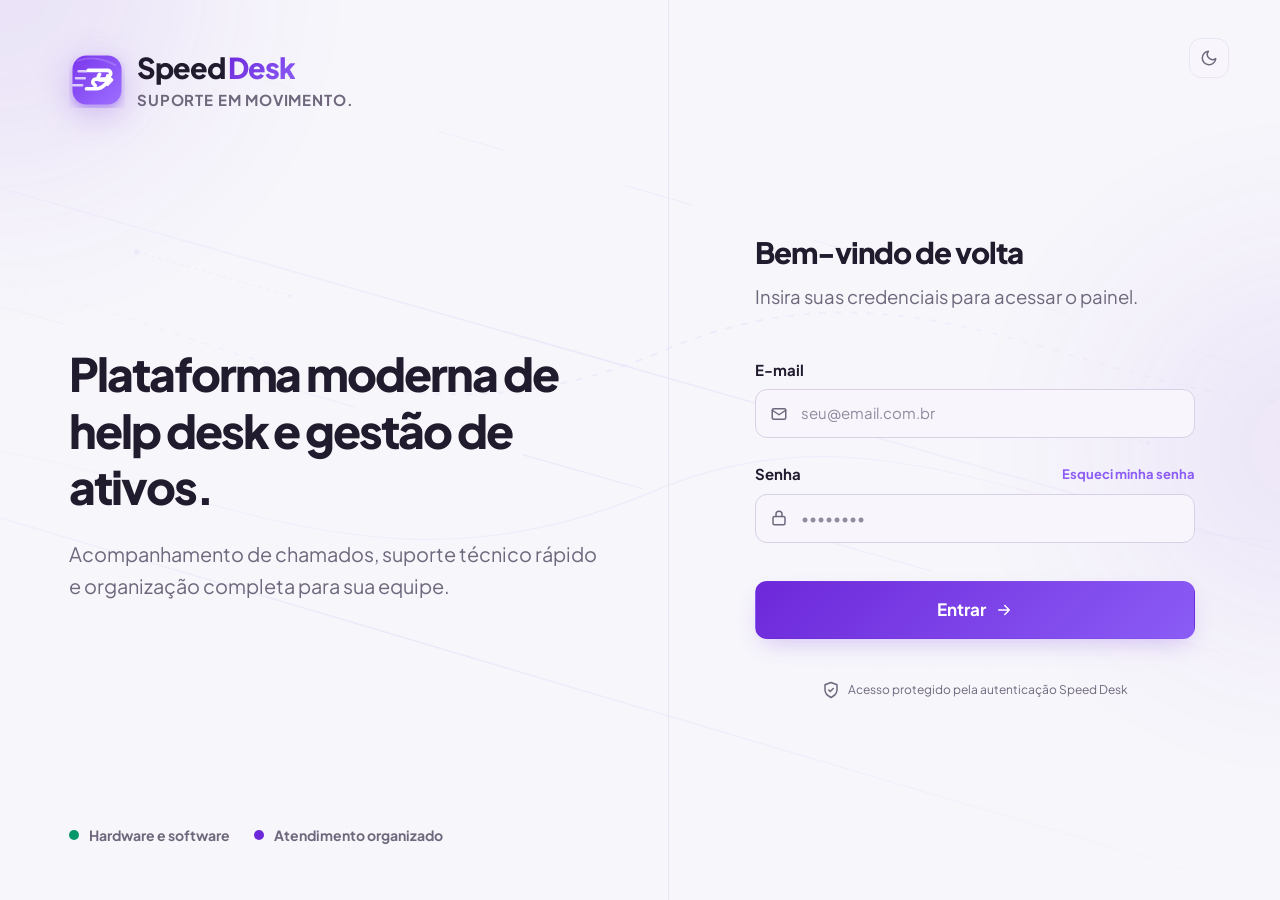
==== commit 54b7f0a6: "feat: complete account lifecycle and profile security" ====
--- a/frontend/index.html
+++ b/frontend/index.html
@@ -8,7 +8,7 @@
     <link rel="preconnect" href="https://fonts.googleapis.com">
     <link rel="preconnect" href="https://fonts.gstatic.com" crossorigin>
     <link href="https://fonts.googleapis.com/css2?family=Plus+Jakarta+Sans:wght@400;500;600;700;800&display=swap" rel="stylesheet">
-    <link rel="stylesheet" href="css/style.css">
+    <link rel="stylesheet" href="css/style.css?v=20260821.4">
     <script>
         (() => {
             const savedTheme = localStorage.getItem('speeddesk-theme');
@@ -96,9 +96,9 @@
                     <div class="form-group">
                         <div class="password-label-row">
                             <label class="form-label" for="password">Senha</label>
-                            <button class="forgot-password" type="button" aria-disabled="true" title="Recuperação de senha em breve">
+                            <a class="forgot-password" href="redefinir-senha.html">
                                 Esqueci minha senha
-                            </button>
+                            </a>
                         </div>
                         <div class="input-shell">
                             <svg class="icon" viewBox="0 0 24 24" aria-hidden="true">
--- a/frontend/css/style.css
+++ b/frontend/css/style.css
@@ -334,6 +334,17 @@
     color: var(--success);
 }
 
+.btn-danger {
+    border-color: rgba(255, 72, 119, 0.28);
+    background: var(--danger-soft);
+    color: var(--danger);
+}
+
+.btn-danger:hover:not(:disabled) {
+    border-color: rgba(255, 72, 119, 0.5);
+    background: rgba(255, 72, 119, 0.16);
+}
+
 .btn-compact {
     min-height: 34px;
     padding: 8px 12px;
@@ -621,13 +632,22 @@
 }
 
 .forgot-password {
+    display: inline-flex;
+    align-items: center;
     border: 0;
     background: transparent;
     color: var(--brand-accent);
-    cursor: not-allowed;
+    cursor: pointer;
     font-size: 13px;
     font-weight: 700;
-    opacity: 0.76;
+    text-decoration: none;
+    transition: color 160ms ease, opacity 160ms ease;
+}
+
+.forgot-password:hover {
+    color: var(--brand-primary);
+    text-decoration: underline;
+    text-underline-offset: 3px;
 }
 
 .login-submit {
@@ -647,6 +667,12 @@
     font-size: 13px;
 }
 
+.login-error.success {
+    border-color: rgba(16, 217, 166, 0.35);
+    background: var(--success-soft);
+    color: var(--success);
+}
+
 .login-security-note {
     display: flex;
     align-items: center;
@@ -655,6 +681,18 @@
     margin-top: 42px;
     color: var(--text-secondary);
     font-size: 12px;
+}
+
+.auth-back-link {
+    color: var(--brand-accent);
+    font-weight: 700;
+    text-decoration: none;
+}
+
+.auth-back-link:hover {
+    color: var(--brand-primary);
+    text-decoration: underline;
+    text-underline-offset: 3px;
 }
 
 /* Internal app */
@@ -1964,6 +2002,16 @@
     border-top: 1px solid var(--border);
 }
 
+.modal-description {
+    color: var(--text-secondary);
+    font-size: 11px;
+    line-height: 1.65;
+}
+
+.modal-content-compact {
+    width: min(100%, 460px);
+}
+
 .toast-region {
     position: fixed;
     right: 22px;
@@ -2002,6 +2050,1010 @@
     }
 }
 
+/* Ticket catalog and detail pages */
+.topbar-context {
+    display: inline-flex;
+    align-items: center;
+    gap: 10px;
+    color: var(--text-secondary);
+    font-size: 13px;
+    font-weight: 700;
+}
+
+.topbar-context .icon {
+    color: var(--brand-accent);
+}
+
+.ticket-row.is-clickable,
+.ticket-catalog-row {
+    cursor: pointer;
+}
+
+.ticket-title-link {
+    display: block;
+    text-decoration: none;
+}
+
+.ticket-title-link:hover,
+.ticket-table-title:hover,
+.ticket-table-code:hover {
+    color: var(--brand-accent);
+}
+
+.tickets-catalog {
+    overflow: visible;
+}
+
+.catalog-filter-area {
+    padding: 22px;
+    border-bottom: 1px solid var(--border);
+    border-radius: var(--radius-lg) var(--radius-lg) 0 0;
+    background: linear-gradient(145deg, var(--surface), var(--surface-subtle));
+}
+
+.catalog-filter-heading,
+.catalog-results-head {
+    display: flex;
+    align-items: center;
+    justify-content: space-between;
+    gap: 18px;
+}
+
+.catalog-filter-heading {
+    margin-bottom: 19px;
+}
+
+.catalog-filter-heading h2,
+.catalog-results-head h2 {
+    color: var(--text-primary);
+    font-size: 15px;
+    font-weight: 800;
+}
+
+.catalog-filter-heading p,
+.catalog-results-head p {
+    margin-top: 4px;
+    color: var(--text-secondary);
+    font-size: 11px;
+}
+
+.catalog-filters {
+    display: grid;
+    grid-template-columns: minmax(260px, 2fr) repeat(3, minmax(145px, 1fr));
+    gap: 14px;
+    align-items: end;
+}
+
+.catalog-search-field,
+.catalog-filter-field {
+    display: grid;
+    min-width: 0;
+    gap: 7px;
+}
+
+.catalog-search-field .input-shell {
+    display: block;
+}
+
+.catalog-apply-button {
+    min-height: 46px;
+}
+
+.catalog-results-head {
+    padding: 18px 22px;
+    border-bottom: 1px solid var(--border);
+}
+
+.ticket-table-scroll {
+    border-radius: 0 0 var(--radius-lg) var(--radius-lg);
+    background: var(--surface);
+}
+
+.ticket-table {
+    min-width: 1080px;
+}
+
+.ticket-table th:first-child,
+.ticket-table td:first-child {
+    width: 112px;
+}
+
+.ticket-table td {
+    height: 88px;
+}
+
+.ticket-table-primary {
+    min-width: 260px;
+    max-width: 410px;
+}
+
+.ticket-table-code {
+    color: var(--brand-accent);
+    font-family: var(--font-mono);
+    font-size: 10px;
+    font-weight: 800;
+    text-decoration: none;
+    transition: color 150ms ease;
+}
+
+.ticket-table-title {
+    display: block;
+    overflow: hidden;
+    color: var(--text-primary);
+    font-size: 12px;
+    font-weight: 800;
+    line-height: 1.35;
+    text-decoration: none;
+    text-overflow: ellipsis;
+    white-space: nowrap;
+    transition: color 150ms ease;
+}
+
+.ticket-table-description {
+    display: -webkit-box;
+    overflow: hidden;
+    margin-top: 5px;
+    color: var(--text-secondary);
+    font-size: 10px;
+    font-weight: 500;
+    -webkit-box-orient: vertical;
+    -webkit-line-clamp: 2;
+}
+
+.ticket-cell-primary,
+.ticket-cell-secondary {
+    display: block;
+}
+
+.ticket-cell-primary {
+    color: var(--text-primary);
+    font-size: 11px;
+    font-weight: 700;
+}
+
+.ticket-cell-secondary {
+    overflow: hidden;
+    max-width: 190px;
+    margin-top: 4px;
+    color: var(--text-tertiary);
+    font-size: 9px;
+    text-overflow: ellipsis;
+    white-space: nowrap;
+}
+
+.ticket-table-badges {
+    display: flex;
+    max-width: 210px;
+    flex-wrap: wrap;
+    gap: 5px;
+}
+
+.ticket-table-status {
+    display: grid;
+    justify-items: start;
+    gap: 7px;
+}
+
+.catalog-sla {
+    color: var(--text-secondary);
+    font-size: 9px;
+    font-weight: 700;
+    white-space: nowrap;
+}
+
+.catalog-sla.is-risk {
+    color: var(--warning);
+}
+
+.catalog-sla.is-overdue {
+    color: var(--danger);
+}
+
+.catalog-sla.is-complete {
+    color: var(--success);
+}
+
+.table-state-row td {
+    height: auto;
+    padding: 0;
+    border-bottom: 0;
+}
+
+.catalog-state {
+    display: grid;
+    min-height: 190px;
+    place-items: center;
+    align-content: center;
+    gap: 14px;
+    padding: 30px;
+    color: var(--text-secondary);
+    text-align: center;
+}
+
+.table-state-row.error .catalog-state {
+    color: var(--danger);
+}
+
+.detail-toolbar {
+    display: flex;
+    margin-bottom: 20px;
+}
+
+.ticket-detail-root {
+    min-width: 0;
+}
+
+.ticket-detail-layout {
+    display: grid;
+    grid-template-columns: minmax(0, 1fr) minmax(300px, 360px);
+    gap: 22px;
+    align-items: start;
+}
+
+.ticket-detail-main {
+    min-width: 0;
+}
+
+.ticket-detail-hero {
+    position: relative;
+    overflow: hidden;
+    padding: 28px;
+    border-bottom: 1px solid var(--border);
+    background: linear-gradient(145deg, var(--brand-soft), transparent 70%);
+}
+
+.ticket-detail-hero::after {
+    position: absolute;
+    top: -90px;
+    right: -60px;
+    width: 230px;
+    height: 230px;
+    border: 1px solid var(--brand-border);
+    border-radius: 50%;
+    content: "";
+    opacity: 0.55;
+}
+
+.ticket-detail-eyebrow,
+.ticket-detail-badges {
+    position: relative;
+    z-index: 1;
+    display: flex;
+    flex-wrap: wrap;
+    align-items: center;
+    gap: 8px;
+}
+
+.ticket-detail-code {
+    color: var(--brand-accent);
+    font-family: var(--font-mono);
+    font-size: 12px;
+    font-weight: 800;
+}
+
+.ticket-detail-hero h1 {
+    position: relative;
+    z-index: 1;
+    max-width: 760px;
+    margin: 16px 0;
+    color: var(--text-primary);
+    font-size: clamp(22px, 2.7vw, 34px);
+    font-weight: 800;
+    letter-spacing: -0.035em;
+    line-height: 1.18;
+}
+
+.ticket-detail-section {
+    padding: 24px 28px;
+    border-bottom: 1px solid var(--border);
+}
+
+.ticket-detail-section:last-child {
+    border-bottom: 0;
+}
+
+.ticket-detail-section h2 {
+    margin-bottom: 13px;
+    color: var(--text-primary);
+    font-size: 13px;
+    font-weight: 800;
+}
+
+.ticket-detail-description {
+    color: var(--text-secondary);
+    font-size: 13px;
+    line-height: 1.8;
+    overflow-wrap: anywhere;
+    white-space: pre-wrap;
+}
+
+.ticket-detail-dates {
+    display: grid;
+    grid-template-columns: repeat(3, minmax(0, 1fr));
+    gap: 12px;
+}
+
+.detail-field {
+    min-width: 0;
+}
+
+.detail-field dt {
+    margin-bottom: 4px;
+    color: var(--text-tertiary);
+    font-size: 9px;
+    font-weight: 800;
+    letter-spacing: 0.05em;
+    text-transform: uppercase;
+}
+
+.detail-field dd {
+    color: var(--text-primary);
+    font-size: 11px;
+    font-weight: 700;
+    overflow-wrap: anywhere;
+}
+
+.ticket-id-section code {
+    display: block;
+    overflow-x: auto;
+    padding: 11px 13px;
+    border: 1px solid var(--border);
+    border-radius: var(--radius-sm);
+    background: var(--surface-subtle);
+    color: var(--text-secondary);
+    font-family: var(--font-mono);
+    font-size: 10px;
+}
+
+.ticket-detail-aside {
+    display: grid;
+    gap: 16px;
+}
+
+.detail-sla-card,
+.detail-info-card {
+    padding: 20px;
+    border: 1px solid var(--brand-border);
+    border-radius: var(--radius-lg);
+    background: var(--surface);
+    box-shadow: var(--shadow-sm);
+}
+
+.detail-sla-card {
+    position: relative;
+    overflow: hidden;
+    border-color: var(--brand-border);
+    background: linear-gradient(145deg, var(--brand-soft), var(--surface));
+}
+
+.detail-sla-card::after {
+    position: absolute;
+    top: 17px;
+    right: 18px;
+    width: 9px;
+    height: 9px;
+    border-radius: 50%;
+    background: var(--brand-accent);
+    content: "";
+    box-shadow: 0 0 0 6px var(--brand-soft);
+}
+
+.detail-sla-card.is-risk {
+    border-color: rgba(255, 176, 32, 0.35);
+    background: linear-gradient(145deg, var(--warning-soft), var(--surface));
+}
+
+.detail-sla-card.is-risk::after {
+    background: var(--warning);
+    box-shadow: 0 0 0 6px var(--warning-soft);
+}
+
+.detail-sla-card.is-overdue {
+    border-color: rgba(255, 65, 108, 0.35);
+    background: linear-gradient(145deg, var(--danger-soft), var(--surface));
+}
+
+.detail-sla-card.is-overdue::after {
+    background: var(--danger);
+    box-shadow: 0 0 0 6px var(--danger-soft);
+}
+
+.detail-sla-card.is-complete,
+.detail-sla-card.is-ok {
+    border-color: rgba(16, 217, 166, 0.3);
+    background: linear-gradient(145deg, var(--success-soft), var(--surface));
+}
+
+.detail-sla-card.is-complete::after,
+.detail-sla-card.is-ok::after {
+    background: var(--success);
+    box-shadow: 0 0 0 6px var(--success-soft);
+}
+
+.detail-sla-label {
+    display: block;
+    margin-bottom: 10px;
+    color: var(--text-tertiary);
+    font-size: 9px;
+    font-weight: 800;
+    letter-spacing: 0.06em;
+    text-transform: uppercase;
+}
+
+.detail-sla-card strong {
+    display: block;
+    max-width: calc(100% - 25px);
+    color: var(--text-primary);
+    font-size: 15px;
+    font-weight: 800;
+}
+
+.detail-sla-card p {
+    margin-top: 7px;
+    color: var(--text-secondary);
+    font-size: 10px;
+    line-height: 1.6;
+}
+
+.detail-info-card-header {
+    display: flex;
+    align-items: center;
+    gap: 9px;
+    margin-bottom: 16px;
+    color: var(--brand-accent);
+}
+
+.detail-info-card-header h2 {
+    color: var(--text-primary);
+    font-size: 12px;
+    font-weight: 800;
+}
+
+.detail-fields {
+    display: grid;
+    gap: 12px;
+}
+
+.detail-state-card {
+    min-height: 360px;
+}
+
+.detail-error-state {
+    display: grid;
+    min-height: 360px;
+    place-items: center;
+    align-content: center;
+    gap: 12px;
+    padding: 36px;
+    text-align: center;
+}
+
+.detail-error-state h1 {
+    color: var(--text-primary);
+    font-size: 21px;
+}
+
+.detail-error-state p {
+    max-width: 520px;
+    color: var(--text-secondary);
+    font-size: 12px;
+}
+
+.detail-error-state .btn {
+    margin-top: 8px;
+}
+
+/* Account profile */
+.profile-layout {
+    display: grid;
+    grid-template-columns: minmax(280px, 330px) minmax(0, 1fr);
+    gap: 22px;
+    align-items: start;
+}
+
+.profile-summary-card {
+    position: sticky;
+    top: calc(var(--topbar-height) + 20px);
+    padding: 24px;
+}
+
+.profile-hero {
+    display: flex;
+    min-width: 0;
+    align-items: center;
+    gap: 16px;
+    padding-bottom: 22px;
+    border-bottom: 1px solid var(--border);
+}
+
+.profile-avatar {
+    display: inline-flex;
+    width: 64px;
+    height: 64px;
+    flex: 0 0 auto;
+    align-items: center;
+    justify-content: center;
+    border: 1px solid rgba(255, 255, 255, 0.12);
+    border-radius: 20px;
+    background: linear-gradient(145deg, var(--brand-primary), var(--brand-accent));
+    color: #ffffff;
+    box-shadow: 0 14px 30px -12px var(--brand-glow);
+    font-family: var(--font-mono);
+    font-size: 18px;
+    font-weight: 800;
+}
+
+.profile-hero > div {
+    display: grid;
+    min-width: 0;
+    gap: 4px;
+}
+
+.profile-hero h2 {
+    color: var(--text-tertiary);
+    font-size: 9px;
+    font-weight: 800;
+    letter-spacing: 0.07em;
+    text-transform: uppercase;
+}
+
+.profile-hero strong,
+.profile-hero span {
+    overflow: hidden;
+    text-overflow: ellipsis;
+    white-space: nowrap;
+}
+
+.profile-hero strong {
+    color: var(--text-primary);
+    font-size: 15px;
+}
+
+.profile-hero span {
+    color: var(--text-secondary);
+    font-size: 10px;
+}
+
+.profile-facts {
+    display: grid;
+    gap: 0;
+    margin-top: 8px;
+}
+
+.profile-facts > div {
+    display: grid;
+    grid-template-columns: minmax(90px, 0.8fr) minmax(0, 1.2fr);
+    gap: 12px;
+    align-items: center;
+    padding: 13px 0;
+    border-bottom: 1px solid var(--border);
+}
+
+.profile-facts dt {
+    color: var(--text-tertiary);
+    font-size: 9px;
+    font-weight: 800;
+    text-transform: uppercase;
+}
+
+.profile-facts dd {
+    min-width: 0;
+    overflow-wrap: anywhere;
+    color: var(--text-secondary);
+    font-size: 10px;
+    font-weight: 700;
+    text-align: right;
+}
+
+.profile-theme-note {
+    display: flex;
+    align-items: flex-start;
+    gap: 10px;
+    margin-top: 18px;
+    padding: 13px;
+    border: 1px solid var(--brand-border);
+    border-radius: var(--radius-md);
+    background: var(--brand-soft);
+    color: var(--text-secondary);
+    font-size: 9px;
+    line-height: 1.55;
+}
+
+.profile-theme-note .icon {
+    width: 16px;
+    height: 16px;
+    color: var(--brand-accent);
+}
+
+.profile-forms {
+    display: grid;
+    min-width: 0;
+    gap: 22px;
+}
+
+.profile-form {
+    display: grid;
+    gap: 16px;
+    padding: 22px;
+}
+
+.profile-form .form-group,
+.profile-form .feedback {
+    margin: 0;
+}
+
+.profile-form .btn {
+    justify-self: start;
+    min-width: 190px;
+}
+
+/* User management */
+.user-metrics {
+    margin-bottom: 22px;
+}
+
+.users-management-layout {
+    display: grid;
+    grid-template-columns: minmax(320px, 370px) minmax(0, 1fr);
+    gap: 22px;
+    align-items: start;
+}
+
+.user-create-card,
+.users-directory {
+    min-width: 0;
+}
+
+.user-create-card {
+    position: sticky;
+    top: calc(var(--topbar-height) + 20px);
+}
+
+.user-create-form {
+    display: grid;
+    gap: 16px;
+    padding: 22px;
+}
+
+.user-create-form .form-group {
+    margin: 0;
+}
+
+.field-optional {
+    margin-left: 4px;
+    color: var(--text-tertiary);
+    font-size: 9px;
+    font-weight: 700;
+    text-transform: none;
+}
+
+.form-help {
+    margin-top: 7px;
+    color: var(--text-tertiary);
+    font-size: 9px;
+    line-height: 1.45;
+}
+
+.user-create-form .feedback {
+    margin: 0;
+}
+
+.user-submit-button {
+    width: 100%;
+    min-height: 46px;
+}
+
+.button-spinner {
+    width: 16px;
+    height: 16px;
+    border: 2px solid rgba(255, 255, 255, 0.38);
+    border-top-color: #ffffff;
+    border-radius: 50%;
+    animation: button-spin 700ms linear infinite;
+}
+
+@keyframes button-spin {
+    to {
+        transform: rotate(360deg);
+    }
+}
+
+.users-directory-head {
+    display: flex;
+    align-items: center;
+    justify-content: space-between;
+    gap: 18px;
+    padding: 20px 22px;
+    border-bottom: 1px solid var(--border);
+}
+
+.users-directory-head h2 {
+    color: var(--text-primary);
+    font-size: 15px;
+    font-weight: 800;
+}
+
+.users-directory-head p {
+    margin-top: 4px;
+    color: var(--text-secondary);
+    font-size: 11px;
+}
+
+.user-filter-grid {
+    display: grid;
+    grid-template-columns: minmax(160px, 1.5fr) repeat(3, minmax(100px, 0.75fr));
+    gap: 12px;
+    align-items: end;
+    padding: 18px 22px;
+    border-bottom: 1px solid var(--border);
+    background: linear-gradient(145deg, var(--surface), var(--surface-subtle));
+}
+
+.user-search-field,
+.user-filter-field {
+    display: grid;
+    min-width: 0;
+    gap: 7px;
+}
+
+.user-search-field .input-shell {
+    display: block;
+}
+
+.users-directory > .list-status {
+    margin: 18px 22px;
+}
+
+.users-list {
+    display: grid;
+    gap: 10px;
+    padding: 18px 22px 22px;
+}
+
+.user-record {
+    display: grid;
+    grid-template-columns: minmax(0, 1.4fr) minmax(120px, 0.8fr) minmax(76px, auto) auto;
+    gap: 12px;
+    align-items: center;
+    min-width: 0;
+    padding: 15px 16px;
+    border: 1px solid var(--border);
+    border-radius: var(--radius-md);
+    background: var(--surface-subtle);
+    transition: border-color 160ms ease, background 160ms ease, transform 160ms ease;
+}
+
+.user-record.is-inactive {
+    border-style: dashed;
+    background: color-mix(in srgb, var(--surface-subtle) 78%, transparent);
+}
+
+.user-record:hover {
+    border-color: var(--brand-border);
+    background: var(--surface-hover);
+    transform: translateY(-1px);
+}
+
+.user-record-identity {
+    display: flex;
+    min-width: 0;
+    align-items: center;
+    gap: 12px;
+}
+
+.user-record-avatar {
+    display: inline-flex;
+    width: 42px;
+    height: 42px;
+    flex: 0 0 auto;
+    align-items: center;
+    justify-content: center;
+    border: 1px solid var(--brand-border);
+    border-radius: 13px;
+    background: linear-gradient(145deg, var(--brand-primary), var(--brand-accent));
+    color: #ffffff;
+    font-size: 11px;
+    font-weight: 800;
+    box-shadow: 0 8px 20px rgba(117, 50, 255, 0.18);
+}
+
+.user-record-copy {
+    display: grid;
+    min-width: 0;
+    gap: 4px;
+}
+
+.user-record-copy strong {
+    overflow: hidden;
+    color: var(--text-primary);
+    font-size: 12px;
+    font-weight: 800;
+    text-overflow: ellipsis;
+    white-space: nowrap;
+}
+
+.user-record-copy span {
+    overflow: hidden;
+    color: var(--text-secondary);
+    font-size: 9px;
+    text-overflow: ellipsis;
+    white-space: nowrap;
+}
+
+.user-record-access {
+    display: grid;
+    min-width: 0;
+    justify-items: start;
+    gap: 7px;
+}
+
+.role-pill {
+    display: inline-flex;
+    align-items: center;
+    padding: 4px 8px;
+    border: 1px solid var(--brand-border);
+    border-radius: 999px;
+    background: var(--brand-soft);
+    color: var(--brand-accent);
+    font-size: 8px;
+    font-weight: 800;
+    letter-spacing: 0.035em;
+    text-transform: uppercase;
+}
+
+.role-pill.role-tecnico {
+    border-color: rgba(66, 153, 255, 0.3);
+    background: rgba(66, 153, 255, 0.11);
+    color: var(--info);
+}
+
+.role-pill.role-gerente {
+    border-color: rgba(22, 201, 158, 0.3);
+    background: var(--success-soft);
+    color: var(--success);
+}
+
+.user-record-organization {
+    overflow: hidden;
+    max-width: 100%;
+    color: var(--text-secondary);
+    font-size: 9px;
+    font-weight: 600;
+    text-overflow: ellipsis;
+    white-space: nowrap;
+}
+
+.user-record-meta {
+    display: grid;
+    justify-items: end;
+    gap: 4px;
+    color: var(--text-tertiary);
+    font-size: 8px;
+    text-align: right;
+    text-transform: uppercase;
+}
+
+.user-record-meta strong {
+    color: var(--text-secondary);
+    font-size: 9px;
+    font-weight: 700;
+    text-transform: none;
+}
+
+.user-record-actions {
+    display: flex;
+    justify-content: flex-end;
+    flex-wrap: wrap;
+    gap: 7px;
+}
+
+.user-record-actions .btn {
+    min-width: 68px;
+}
+
+.user-edit-form {
+    display: grid;
+    gap: 16px;
+}
+
+.user-edit-form .form-group,
+.user-edit-form .feedback {
+    margin: 0;
+}
+
+.users-empty-state {
+    display: grid;
+    min-height: 190px;
+    place-items: center;
+    align-content: center;
+    gap: 7px;
+    padding: 28px;
+    border: 1px dashed var(--border);
+    border-radius: var(--radius-md);
+    color: var(--text-secondary);
+    text-align: center;
+}
+
+.users-empty-state strong {
+    color: var(--text-primary);
+    font-size: 13px;
+}
+
+.users-empty-state span {
+    max-width: 420px;
+    font-size: 10px;
+    line-height: 1.5;
+}
+
+/* Manager-issued password recovery */
+.password-reset-modal {
+    width: min(100%, 660px);
+}
+
+.password-reset-description {
+    margin-bottom: 18px;
+}
+
+.password-reset-result {
+    display: grid;
+    gap: 16px;
+    margin-top: 18px;
+}
+
+.password-reset-notice {
+    display: flex;
+    align-items: flex-start;
+    gap: 10px;
+    padding: 13px 14px;
+    border: 1px solid rgba(255, 176, 32, 0.3);
+    border-radius: var(--radius-md);
+    background: var(--warning-soft);
+    color: var(--warning);
+    font-size: 10px;
+    font-weight: 650;
+    line-height: 1.55;
+}
+
+.password-reset-notice .icon {
+    width: 17px;
+    height: 17px;
+}
+
+.password-reset-field {
+    display: grid;
+    gap: 7px;
+}
+
+.password-reset-copy-row {
+    display: grid;
+    grid-template-columns: minmax(0, 1fr) auto;
+    gap: 10px;
+    align-items: stretch;
+}
+
+.password-reset-copy-row .btn {
+    min-width: 112px;
+}
+
+.password-reset-value {
+    min-height: 58px;
+    resize: none;
+    overflow-wrap: anywhere;
+    font-family: var(--font-mono);
+    font-size: 10px;
+    line-height: 1.5;
+}
+
+.password-reset-expiration {
+    color: var(--text-secondary);
+    font-size: 10px;
+    font-weight: 700;
+}
+
+.password-reset-modal > .feedback {
+    margin-top: 18px;
+}
+
 @media (max-width: 1180px) {
     :root {
         --sidebar-width: 256px;
@@ -2025,6 +3077,50 @@
 
     .settings-grid {
         grid-template-columns: minmax(0, 1fr);
+    }
+
+    .catalog-filters {
+        grid-template-columns: repeat(3, minmax(0, 1fr));
+    }
+
+    .catalog-search-field {
+        grid-column: span 2;
+    }
+
+    .ticket-detail-layout {
+        grid-template-columns: minmax(0, 1fr) 300px;
+    }
+
+    .profile-layout {
+        grid-template-columns: minmax(260px, 300px) minmax(0, 1fr);
+    }
+
+    .users-management-layout {
+        grid-template-columns: minmax(300px, 340px) minmax(0, 1fr);
+    }
+
+    .user-filter-grid {
+        grid-template-columns: repeat(2, minmax(0, 1fr));
+    }
+
+    .user-search-field {
+        grid-column: 1 / -1;
+    }
+
+    .user-record {
+        grid-template-columns: minmax(190px, 1.2fr) minmax(150px, 0.8fr);
+    }
+
+    .user-record-meta {
+        grid-column: 1;
+        grid-template-columns: auto auto;
+        justify-content: start;
+        justify-items: start;
+        text-align: left;
+    }
+
+    .user-record-actions {
+        grid-column: 2;
     }
 }
 
@@ -2101,6 +3197,132 @@
     .category-form .btn {
         width: 100%;
     }
+
+    .catalog-filters {
+        grid-template-columns: repeat(2, minmax(0, 1fr));
+    }
+
+    .ticket-table-scroll {
+        overflow: visible;
+        padding: 16px;
+        background: var(--surface-subtle);
+    }
+
+    .ticket-table {
+        min-width: 0;
+    }
+
+    .ticket-table thead {
+        display: none;
+    }
+
+    .ticket-table tbody {
+        display: grid;
+        gap: 12px;
+    }
+
+    .ticket-table tr {
+        display: grid;
+        grid-template-columns: repeat(2, minmax(0, 1fr));
+        overflow: hidden;
+        border: 1px solid var(--border);
+        border-radius: var(--radius-md);
+        background: var(--surface);
+        box-shadow: var(--shadow-sm);
+    }
+
+    .ticket-table td,
+    .ticket-table td:first-child {
+        display: grid;
+        width: auto;
+        height: auto;
+        min-width: 0;
+        grid-template-columns: 92px minmax(0, 1fr);
+        align-content: start;
+        gap: 8px;
+        padding: 13px 15px;
+        border-bottom: 1px solid var(--border);
+        color: var(--text-secondary);
+        font-weight: 500;
+    }
+
+    .ticket-table td::before {
+        color: var(--text-tertiary);
+        content: attr(data-label);
+        font-size: 8px;
+        font-weight: 800;
+        letter-spacing: 0.05em;
+        text-transform: uppercase;
+    }
+
+    .ticket-table-primary {
+        grid-column: 1 / -1;
+        max-width: none;
+    }
+
+    .ticket-table-primary .ticket-table-title,
+    .ticket-table-primary .ticket-table-description {
+        grid-column: 2;
+    }
+
+    .ticket-table tr:last-child td {
+        border-bottom: 1px solid var(--border);
+    }
+
+    .ticket-table .table-state-row {
+        display: block;
+    }
+
+    .ticket-table .table-state-row td {
+        display: block;
+        border-bottom: 0;
+    }
+
+    .ticket-table .table-state-row td::before {
+        display: none;
+    }
+
+    .ticket-detail-layout {
+        grid-template-columns: minmax(0, 1fr);
+    }
+
+    .ticket-detail-aside {
+        grid-template-columns: repeat(2, minmax(0, 1fr));
+    }
+
+    .profile-layout {
+        grid-template-columns: minmax(0, 1fr);
+    }
+
+    .profile-summary-card {
+        position: static;
+    }
+
+    .profile-forms {
+        grid-template-columns: repeat(2, minmax(0, 1fr));
+    }
+
+    .users-management-layout {
+        grid-template-columns: minmax(0, 1fr);
+    }
+
+    .user-create-card {
+        position: static;
+    }
+
+    .user-record {
+        grid-template-columns: minmax(0, 1fr) minmax(160px, 0.7fr);
+    }
+
+    .user-record-meta {
+        grid-column: 1;
+        grid-template-columns: minmax(0, 1fr);
+        justify-content: initial;
+    }
+
+    .user-record-actions {
+        grid-column: 2;
+    }
 }
 
 @media (max-width: 680px) {
@@ -2235,6 +3457,125 @@
     }
 
     .modal-actions .btn {
+        width: 100%;
+    }
+
+    .topbar-context span {
+        display: none;
+    }
+
+    .catalog-filter-heading {
+        align-items: stretch;
+        flex-direction: column;
+    }
+
+    .catalog-filter-heading .btn {
+        width: 100%;
+    }
+
+    .catalog-filters {
+        grid-template-columns: minmax(0, 1fr);
+    }
+
+    .catalog-search-field {
+        grid-column: auto;
+    }
+
+    .catalog-apply-button {
+        width: 100%;
+    }
+
+    .ticket-table tr {
+        grid-template-columns: minmax(0, 1fr);
+    }
+
+    .ticket-table-primary {
+        grid-column: auto;
+    }
+
+    .ticket-table td,
+    .ticket-table td:first-child {
+        grid-template-columns: 88px minmax(0, 1fr);
+    }
+
+    .ticket-detail-hero,
+    .ticket-detail-section {
+        padding: 20px;
+    }
+
+    .ticket-detail-dates,
+    .ticket-detail-aside {
+        grid-template-columns: minmax(0, 1fr);
+    }
+
+    .detail-toolbar .btn {
+        width: 100%;
+    }
+
+    .profile-forms {
+        grid-template-columns: minmax(0, 1fr);
+    }
+
+    .profile-summary-card,
+    .profile-form {
+        padding: 18px;
+    }
+
+    .profile-form .btn {
+        width: 100%;
+        min-width: 0;
+    }
+
+    .users-directory-head {
+        align-items: stretch;
+        flex-direction: column;
+    }
+
+    .users-directory-head .btn {
+        width: 100%;
+    }
+
+    .user-filter-grid {
+        grid-template-columns: minmax(0, 1fr);
+    }
+
+    .user-search-field {
+        grid-column: auto;
+    }
+
+    .user-record {
+        grid-template-columns: minmax(0, 1fr);
+        gap: 13px;
+    }
+
+    .user-record-access {
+        align-items: center;
+        grid-template-columns: auto minmax(0, 1fr);
+    }
+
+    .user-record-meta {
+        grid-template-columns: auto auto;
+        justify-content: space-between;
+        justify-items: start;
+        padding-top: 11px;
+        border-top: 1px solid var(--border);
+        text-align: left;
+    }
+
+    .user-record-actions {
+        grid-column: auto;
+        justify-content: stretch;
+    }
+
+    .user-record-actions .btn {
+        flex: 1 1 120px;
+    }
+
+    .password-reset-copy-row {
+        grid-template-columns: minmax(0, 1fr);
+    }
+
+    .password-reset-copy-row .btn {
         width: 100%;
     }
 }
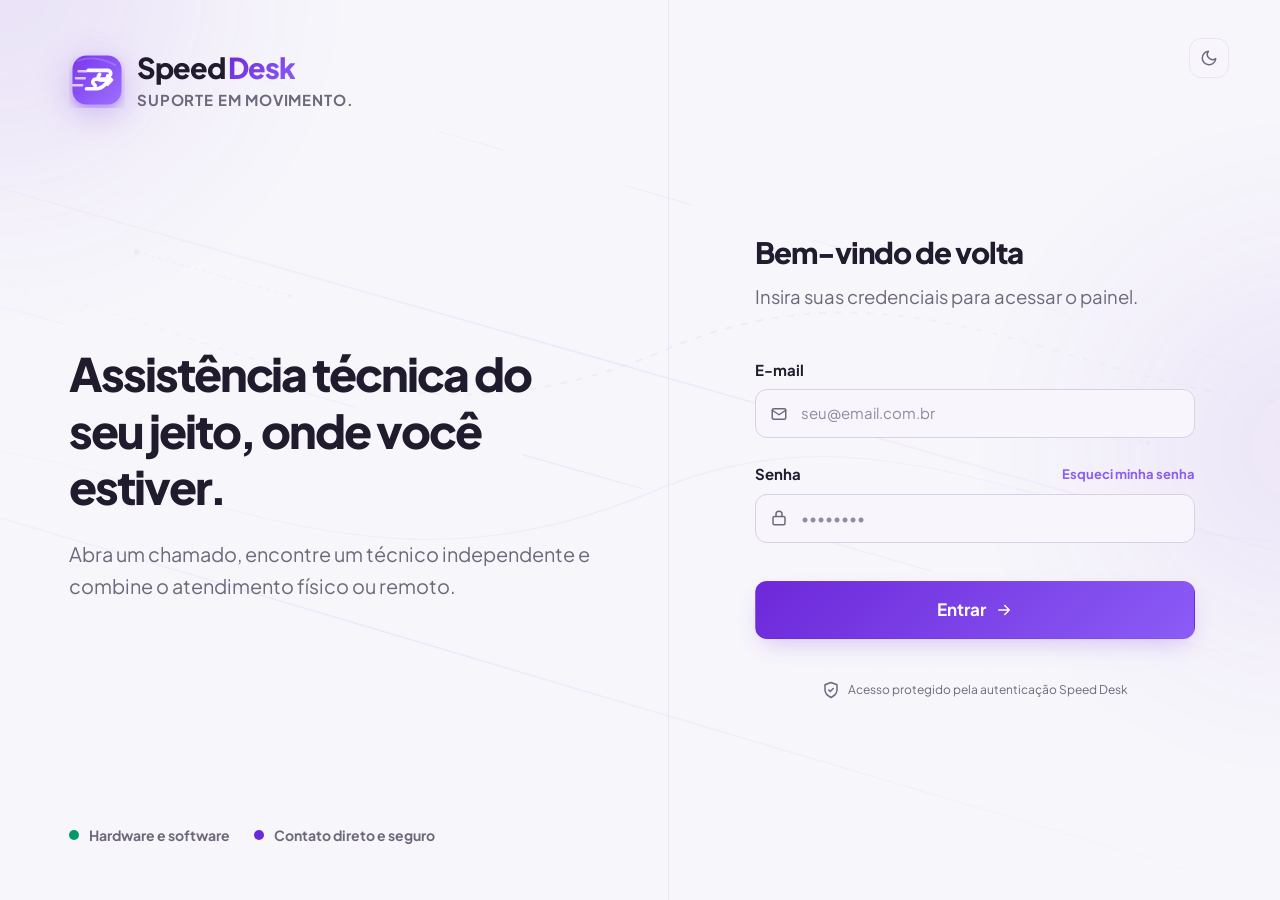
==== commit 4cb02a47: "feat: pivot Speed Desk to service marketplace Complete the client-technician marketplace flow, payme" ====
--- a/frontend/index.html
+++ b/frontend/index.html
@@ -3,7 +3,7 @@
 <head>
     <meta charset="UTF-8">
     <meta name="viewport" content="width=device-width, initial-scale=1.0">
-    <meta name="description" content="Speed Desk — plataforma de help desk e gestão de ativos.">
+    <meta name="description" content="Speed Desk — marketplace de assistência técnica.">
     <title>Entrar — Speed Desk</title>
     <link rel="preconnect" href="https://fonts.googleapis.com">
     <link rel="preconnect" href="https://fonts.gstatic.com" crossorigin>
@@ -36,8 +36,8 @@
             </a>
 
             <div class="login-message">
-                <h1 id="brandHeadline">Plataforma moderna de help desk e gestão de ativos.</h1>
-                <p>Acompanhamento de chamados, suporte técnico rápido e organização completa para sua equipe.</p>
+                <h1 id="brandHeadline">Assistência técnica do seu jeito, onde você estiver.</h1>
+                <p>Abra um chamado, encontre um técnico independente e combine o atendimento físico ou remoto.</p>
             </div>
 
             <div class="login-highlights" aria-label="Destaques da plataforma">
@@ -47,7 +47,7 @@
                 </span>
                 <span class="login-highlight">
                     <span class="login-highlight-dot" aria-hidden="true"></span>
-                    Atendimento organizado
+                    Contato direto e seguro
                 </span>
             </div>
         </section>
--- a/frontend/css/style.css
+++ b/frontend/css/style.css
@@ -4,6 +4,8 @@
     --brand-soft: rgba(109, 40, 217, 0.1);
     --brand-border: rgba(109, 40, 217, 0.22);
     --brand-glow: rgba(109, 40, 217, 0.28);
+    --primary: var(--brand-primary);
+    --primary-light: var(--brand-accent);
     --background: #f7f6fb;
     --background-elevated: #f1eef8;
     --sidebar: #ffffff;
@@ -16,6 +18,10 @@
     --text-primary: #211b2e;
     --text-secondary: #6f687d;
     --text-tertiary: #91899e;
+    --text-muted: var(--text-tertiary);
+    --border-color: var(--border);
+    --card-bg: var(--surface);
+    --shadow-card: var(--shadow-md);
     --success: #059669;
     --success-soft: rgba(5, 150, 105, 0.12);
     --warning: #d97706;
@@ -37,6 +43,92 @@
     --topbar-height: 72px;
     --font-sans: "Plus Jakarta Sans", "Inter", -apple-system, BlinkMacSystemFont, "Segoe UI", sans-serif;
     --font-mono: "JetBrains Mono", "Cascadia Code", Consolas, monospace;
+}
+
+/* Operational modules: incidents, notifications and exports */
+.topbar-context {
+    color: var(--text-muted);
+    font-size: .82rem;
+    font-weight: 700;
+    letter-spacing: .08em;
+    text-transform: uppercase;
+}
+
+.notification-button:not(.has-notifications) .notification-dot { opacity: 0; }
+.notification-button.has-notifications .notification-dot { opacity: 1; }
+
+.operational-filter-card { margin-bottom: 1rem; padding: 1rem; }
+.operational-filter-grid {
+    display: grid;
+    grid-template-columns: minmax(240px, 1fr) 190px 190px auto;
+    gap: .85rem;
+    align-items: end;
+}
+.operational-filter-grid label { display: grid; gap: .45rem; }
+.incident-grid { display: grid; gap: 1rem; }
+.incident-card {
+    position: relative;
+    overflow: hidden;
+    padding: 1.2rem 1.25rem;
+    border: 1px solid var(--border-color);
+    border-left: 3px solid var(--primary);
+    border-radius: var(--radius-lg);
+    background: color-mix(in srgb, var(--card-bg) 95%, transparent);
+    box-shadow: var(--shadow-card);
+}
+.incident-card.severity-critica { border-left-color: #ff4778; }
+.incident-card.severity-alta { border-left-color: #ffad24; }
+.incident-card.severity-media { border-left-color: #9a61ff; }
+.incident-card.severity-baixa { border-left-color: #35d6a6; }
+.incident-card-head { display: flex; justify-content: space-between; gap: 1rem; align-items: flex-start; }
+.incident-card h2 { margin: .55rem 0 .25rem; font-size: 1.05rem; }
+.incident-badges, .incident-ticket-links { display: flex; flex-wrap: wrap; gap: .45rem; }
+.incident-service { color: var(--primary-light); font-weight: 700; }
+.incident-description { margin: 1rem 0; color: var(--text-secondary); line-height: 1.65; white-space: pre-line; }
+.incident-meta { display: grid; grid-template-columns: repeat(3, minmax(0, 1fr)); gap: .75rem; padding-top: .9rem; border-top: 1px solid var(--border-color); }
+.incident-meta span { display: grid; gap: .25rem; color: var(--text-muted); font-size: .76rem; }
+.incident-meta strong { color: var(--text-primary); font-size: .82rem; }
+.incident-ticket-links { margin-top: .9rem; }
+.incident-ticket-links a { padding: .35rem .55rem; border: 1px solid var(--border-color); border-radius: 999px; color: var(--primary-light); font-family: var(--font-mono); font-size: .72rem; }
+.incident-modal-content { max-width: 780px; }
+.incident-form { display: grid; grid-template-columns: 1fr 1fr; gap: 1rem; }
+.form-span-2 { grid-column: 1 / -1; }
+.incident-ticket-select { min-height: 8.5rem; }
+
+.notification-list { overflow: hidden; padding: 0; }
+.notification-entry { display: grid; grid-template-columns: auto 1fr auto; gap: 1rem; align-items: center; padding: 1rem 1.15rem; border-bottom: 1px solid var(--border-color); }
+.notification-entry:last-child { border-bottom: 0; }
+.notification-entry.is-unread { background: color-mix(in srgb, var(--primary) 7%, var(--card-bg)); }
+.notification-entry-indicator { width: .55rem; height: .55rem; border-radius: 50%; background: transparent; }
+.notification-entry.is-unread .notification-entry-indicator { background: var(--primary); box-shadow: 0 0 14px color-mix(in srgb, var(--primary) 70%, transparent); }
+.notification-entry-body { min-width: 0; }
+.notification-entry-body h2 { margin: .3rem 0; font-size: .92rem; }
+.notification-entry-body p { color: var(--text-secondary); font-size: .82rem; }
+.notification-entry-meta { display: flex; flex-wrap: wrap; justify-content: space-between; gap: .75rem; color: var(--text-muted); font-size: .7rem; text-transform: uppercase; letter-spacing: .06em; }
+.notification-entry-actions { display: flex; gap: .5rem; align-items: center; }
+
+.report-export-grid { display: grid; grid-template-columns: repeat(3, minmax(0, 1fr)); gap: 1rem; }
+.report-export-card { min-height: 280px; display: flex; flex-direction: column; gap: 1rem; padding: 1.35rem; border: 1px solid var(--border-color); border-radius: var(--radius-lg); background: color-mix(in srgb, var(--card-bg) 95%, transparent); box-shadow: var(--shadow-card); }
+.report-export-icon { width: 3rem; height: 3rem; display: grid; place-items: center; border-radius: .9rem; background: linear-gradient(135deg, var(--primary), var(--primary-light)); color: #fff; font-family: var(--font-mono); font-weight: 800; }
+.report-export-card h2 { margin-bottom: .55rem; font-size: 1.1rem; }
+.report-export-card p { color: var(--text-secondary); font-size: .84rem; line-height: 1.65; }
+.report-export-card .btn { margin-top: auto; }
+.report-feedback { margin-top: 1rem; }
+
+@media (max-width: 1050px) {
+    .operational-filter-grid { grid-template-columns: 1fr 1fr; }
+    .filter-search { grid-column: 1 / -1; }
+    .report-export-grid { grid-template-columns: 1fr; }
+    .report-export-card { min-height: 0; }
+}
+
+@media (max-width: 700px) {
+    .topbar-context { display: none; }
+    .operational-filter-grid, .incident-form, .incident-meta { grid-template-columns: 1fr; }
+    .filter-search, .form-span-2 { grid-column: auto; }
+    .incident-card-head, .notification-entry { grid-template-columns: 1fr; display: grid; }
+    .notification-entry-indicator { position: absolute; }
+    .notification-entry-actions { flex-wrap: wrap; }
 }
 
 html[data-theme="dark"] {
@@ -1063,6 +1155,31 @@
     font-size: 13px;
 }
 
+.payment-pending-banner {
+    display: flex;
+    align-items: center;
+    gap: 12px;
+    margin: -10px 0 24px;
+    padding: 15px 18px;
+    border: 1px solid rgba(255, 176, 32, 0.35);
+    border-radius: var(--radius-md);
+    background: var(--warning-soft);
+    color: var(--text-secondary);
+    font-size: 12px;
+    line-height: 1.5;
+}
+
+.payment-pending-banner[hidden] {
+    display: none;
+}
+
+.payment-pending-banner strong {
+    flex: 0 0 auto;
+    color: var(--warning);
+    font-size: 11px;
+    text-transform: uppercase;
+}
+
 .live-badge {
     display: inline-flex;
     align-items: center;
@@ -2514,6 +2631,52 @@
     gap: 12px;
 }
 
+.detail-field a {
+    color: var(--brand-accent);
+    text-decoration: none;
+}
+
+.detail-field a:hover {
+    text-decoration: underline;
+}
+
+.payment-card {
+    border-color: rgba(16, 217, 166, 0.3);
+    background: linear-gradient(145deg, var(--success-soft), var(--surface));
+}
+
+.payment-form {
+    display: grid;
+    gap: 9px;
+    margin-top: 18px;
+    padding-top: 16px;
+    border-top: 1px solid var(--border);
+}
+
+.payment-form .feedback {
+    margin-top: 0;
+}
+
+.payment-form .btn,
+.payment-confirm-button {
+    width: 100%;
+    justify-content: center;
+}
+
+.payment-confirm-button {
+    margin-top: 16px;
+}
+
+.payment-notice {
+    margin-top: 16px;
+    padding: 11px 12px;
+    border-radius: var(--radius-sm);
+    background: var(--warning-soft);
+    color: var(--text-secondary);
+    font-size: 10px;
+    line-height: 1.55;
+}
+
 .detail-state-card {
     min-height: 360px;
 }
@@ -2907,12 +3070,6 @@
     color: var(--info);
 }
 
-.role-pill.role-gerente {
-    border-color: rgba(22, 201, 158, 0.3);
-    background: var(--success-soft);
-    color: var(--success);
-}
-
 .user-record-organization {
     overflow: hidden;
     max-width: 100%;
@@ -2985,7 +3142,7 @@
     line-height: 1.5;
 }
 
-/* Manager-issued password recovery */
+/* Password recovery */
 .password-reset-modal {
     width: min(100%, 660px);
 }
@@ -3054,6 +3211,924 @@
     margin-top: 18px;
 }
 
+/* Ticket workflow, conversations and SLA policies */
+.catalog-sla.is-paused,
+.ticket-sla.is-paused {
+    color: var(--brand-accent);
+}
+
+.ticket-sla.is-overdue {
+    color: var(--danger);
+}
+
+.ticket-sla.is-complete {
+    color: var(--success);
+}
+
+.detail-sla-card.is-paused {
+    border-color: var(--brand-border);
+    background: linear-gradient(145deg, var(--brand-soft), var(--surface));
+}
+
+.detail-sla-card.is-paused::after {
+    background: var(--brand-accent);
+    box-shadow: 0 0 0 6px var(--brand-soft);
+}
+
+.workflow-card {
+    display: grid;
+    gap: 16px;
+}
+
+.workflow-card-heading {
+    padding-bottom: 14px;
+    border-bottom: 1px solid var(--border);
+}
+
+.workflow-card-heading h2 {
+    color: var(--text-primary);
+    font-size: 13px;
+    font-weight: 800;
+}
+
+.workflow-card-heading p,
+.workflow-empty {
+    margin-top: 5px;
+    color: var(--text-secondary);
+    font-size: 10px;
+    line-height: 1.55;
+}
+
+.workflow-actions {
+    display: grid;
+    gap: 9px;
+}
+
+.workflow-actions .btn {
+    width: 100%;
+    justify-content: center;
+    white-space: normal;
+}
+
+.workflow-assignment {
+    display: grid;
+    gap: 8px;
+    padding: 12px;
+    border: 1px solid var(--brand-border);
+    border-radius: var(--radius-sm);
+    background: var(--brand-soft);
+}
+
+.workflow-assignment .form-label {
+    margin-bottom: 0;
+}
+
+.workflow-assignment-controls {
+    display: grid;
+    grid-template-columns: minmax(0, 1fr) auto;
+    gap: 8px;
+}
+
+.workflow-assignment-controls .form-control {
+    min-width: 0;
+}
+
+.workflow-assignment-status {
+    color: var(--text-secondary);
+    font-size: 9px;
+    line-height: 1.5;
+}
+
+.workflow-assignment-status.is-error {
+    color: var(--danger);
+}
+
+.ticket-conversation-section {
+    padding-bottom: 28px;
+}
+
+.conversation-heading {
+    display: flex;
+    align-items: start;
+    justify-content: space-between;
+    gap: 20px;
+    margin-bottom: 18px;
+}
+
+.conversation-heading h2 {
+    margin-bottom: 0;
+}
+
+.conversation-heading p {
+    max-width: 360px;
+    color: var(--text-secondary);
+    font-size: 10px;
+    line-height: 1.55;
+    text-align: right;
+}
+
+.comment-channels {
+    display: grid;
+    grid-template-columns: minmax(0, 1fr);
+    gap: 16px;
+}
+
+.comment-channels.has-internal {
+    grid-template-columns: repeat(2, minmax(0, 1fr));
+}
+
+.comment-channel {
+    display: flex;
+    min-width: 0;
+    padding: 16px;
+    border: 1px solid var(--border);
+    border-radius: var(--radius-md);
+    background: var(--surface-subtle);
+    flex-direction: column;
+}
+
+.comment-channel.is-internal {
+    border-color: rgba(255, 176, 32, 0.22);
+    background: linear-gradient(145deg, var(--warning-soft), var(--surface-subtle) 45%);
+}
+
+.comment-channel > header {
+    margin-bottom: 14px;
+}
+
+.comment-channel h3 {
+    color: var(--text-primary);
+    font-size: 12px;
+    font-weight: 800;
+}
+
+.comment-channel > header p {
+    margin-top: 4px;
+    color: var(--text-secondary);
+    font-size: 9px;
+    line-height: 1.5;
+}
+
+.ticket-comments-list {
+    display: grid;
+    max-height: 390px;
+    gap: 9px;
+    margin-bottom: 16px;
+    overflow-y: auto;
+    scrollbar-width: thin;
+}
+
+.ticket-comment {
+    padding: 12px;
+    border: 1px solid var(--border);
+    border-radius: var(--radius-sm);
+    background: var(--surface);
+}
+
+.ticket-comment.is-internal {
+    border-color: rgba(255, 176, 32, 0.22);
+}
+
+.ticket-comment header {
+    display: flex;
+    align-items: start;
+    justify-content: space-between;
+    gap: 10px;
+    margin-bottom: 8px;
+}
+
+.ticket-comment header > div {
+    display: grid;
+    min-width: 0;
+    gap: 2px;
+}
+
+.ticket-comment strong {
+    overflow: hidden;
+    color: var(--text-primary);
+    font-size: 10px;
+    font-weight: 800;
+    text-overflow: ellipsis;
+    white-space: nowrap;
+}
+
+.ticket-comment header span,
+.ticket-comment time {
+    color: var(--text-tertiary);
+    font-size: 8px;
+}
+
+.ticket-comment time {
+    flex: 0 0 auto;
+    text-align: right;
+}
+
+.ticket-comment > p {
+    color: var(--text-secondary);
+    font-size: 10px;
+    line-height: 1.65;
+    overflow-wrap: anywhere;
+    white-space: pre-wrap;
+}
+
+.comment-empty {
+    padding: 18px 12px;
+    border: 1px dashed var(--border);
+    border-radius: var(--radius-sm);
+    color: var(--text-tertiary);
+    font-size: 10px;
+    line-height: 1.5;
+    text-align: center;
+}
+
+.comment-empty.is-error {
+    border-color: rgba(255, 65, 108, 0.3);
+    color: var(--danger);
+}
+
+.comment-composer {
+    display: grid;
+    gap: 8px;
+    margin-top: auto;
+    padding-top: 14px;
+    border-top: 1px solid var(--border);
+}
+
+.comment-composer textarea {
+    min-height: 92px;
+    resize: vertical;
+}
+
+.comment-composer-footer {
+    display: flex;
+    align-items: center;
+    justify-content: space-between;
+    gap: 10px;
+}
+
+.comment-composer-footer span {
+    color: var(--text-tertiary);
+    font-size: 8px;
+    line-height: 1.4;
+}
+
+.ticket-pause-reason {
+    margin-top: 18px;
+}
+
+.ticket-pause-reason textarea {
+    resize: vertical;
+}
+
+.field-hint {
+    display: block;
+    margin-top: 6px;
+    color: var(--text-tertiary);
+    font-size: 9px;
+}
+
+.settings-section-wide {
+    grid-column: 1 / -1;
+}
+
+.section-header-split {
+    display: flex;
+    align-items: start;
+    justify-content: space-between;
+    gap: 18px;
+}
+
+.sla-policies-form {
+    display: grid;
+    grid-template-columns: repeat(4, minmax(0, 1fr));
+    gap: 12px;
+}
+
+.sla-policy-card {
+    min-width: 0;
+    padding: 14px;
+    border: 1px solid var(--border);
+    border-top: 3px solid var(--brand-accent);
+    border-radius: var(--radius-md);
+    background: var(--surface-subtle);
+}
+
+.sla-policy-card.priority-baixa {
+    border-top-color: var(--info);
+}
+
+.sla-policy-card.priority-normal {
+    border-top-color: var(--brand-accent);
+}
+
+.sla-policy-card.priority-alta {
+    border-top-color: var(--warning);
+}
+
+.sla-policy-card.priority-critica {
+    border-top-color: var(--danger);
+}
+
+.sla-policy-card legend {
+    padding-inline: 5px;
+    color: var(--text-primary);
+    font-size: 12px;
+    font-weight: 800;
+}
+
+.sla-policy-summary {
+    min-height: 32px;
+    margin: 2px 0 12px;
+    color: var(--text-secondary);
+    font-size: 9px;
+    line-height: 1.5;
+}
+
+.sla-policy-fields {
+    display: grid;
+    gap: 10px;
+}
+
+.sla-policy-fields .form-group {
+    margin-bottom: 0;
+}
+
+.sla-policy-actions {
+    display: flex;
+    grid-column: 1 / -1;
+    align-items: center;
+    justify-content: space-between;
+    gap: 14px;
+    padding-top: 4px;
+}
+
+.sla-policy-actions p {
+    color: var(--text-secondary);
+    font-size: 10px;
+}
+
+.settings-section > .feedback,
+.sla-policies-form + .feedback {
+    margin-top: 16px;
+}
+
+/* Hardware and software ticket workspaces */
+.specialized-section {
+    display: grid;
+    gap: 20px;
+    background:
+        linear-gradient(155deg, var(--brand-soft), transparent 260px),
+        var(--surface);
+}
+
+.specialized-heading {
+    display: flex;
+    align-items: start;
+    justify-content: space-between;
+    gap: 20px;
+}
+
+.specialized-heading h2 {
+    margin: 4px 0 0;
+    font-size: 17px;
+    letter-spacing: -0.025em;
+}
+
+.specialized-heading p {
+    max-width: 620px;
+    margin-top: 6px;
+    color: var(--text-secondary);
+    font-size: 10px;
+    line-height: 1.65;
+}
+
+.specialized-eyebrow {
+    color: var(--brand-accent);
+    font-family: var(--font-mono);
+    font-size: 8px;
+    font-weight: 800;
+    letter-spacing: 0.1em;
+    text-transform: uppercase;
+}
+
+.specialized-load-state,
+.specialized-empty {
+    padding: 22px;
+    border: 1px dashed var(--border);
+    border-radius: var(--radius-md);
+    color: var(--text-tertiary);
+    font-size: 10px;
+    line-height: 1.6;
+    text-align: center;
+}
+
+.specialized-load-state {
+    display: grid;
+    place-items: center;
+    gap: 12px;
+    min-height: 112px;
+}
+
+.specialized-load-state.is-error {
+    border-color: rgba(255, 65, 108, 0.3);
+    color: var(--danger);
+}
+
+.hardware-stage-progress {
+    display: grid;
+    grid-template-columns: repeat(5, minmax(0, 1fr));
+    margin: 0;
+    padding: 0;
+    list-style: none;
+}
+
+.hardware-stage-progress li {
+    position: relative;
+    display: grid;
+    place-items: center;
+    gap: 7px;
+    min-width: 0;
+    color: var(--text-tertiary);
+    text-align: center;
+}
+
+.hardware-stage-progress li::before {
+    position: absolute;
+    top: 13px;
+    right: 50%;
+    left: -50%;
+    height: 2px;
+    background: var(--border);
+    content: "";
+}
+
+.hardware-stage-progress li:first-child::before {
+    display: none;
+}
+
+.hardware-stage-progress li > span {
+    position: relative;
+    z-index: 1;
+    display: grid;
+    width: 28px;
+    height: 28px;
+    border: 1px solid var(--border);
+    border-radius: 50%;
+    background: var(--surface);
+    font-family: var(--font-mono);
+    font-size: 9px;
+    font-weight: 800;
+    place-items: center;
+}
+
+.hardware-stage-progress li strong {
+    font-size: 8px;
+    font-weight: 700;
+    overflow-wrap: anywhere;
+}
+
+.hardware-stage-progress li.is-complete::before,
+.hardware-stage-progress li.is-current::before {
+    background: var(--brand-accent);
+}
+
+.hardware-stage-progress li.is-complete > span {
+    border-color: var(--brand-accent);
+    background: var(--brand-accent);
+    color: #fff;
+}
+
+.hardware-stage-progress li.is-current {
+    color: var(--text-primary);
+}
+
+.hardware-stage-progress li.is-current > span {
+    border-color: var(--brand-accent);
+    color: var(--brand-accent);
+    box-shadow: 0 0 0 5px var(--brand-soft);
+}
+
+.specialized-summary-grid {
+    display: grid;
+    grid-template-columns: repeat(4, minmax(0, 1fr));
+    gap: 9px;
+}
+
+.specialized-summary-grid > div {
+    min-width: 0;
+    padding: 12px;
+    border: 1px solid var(--border);
+    border-radius: var(--radius-sm);
+    background: var(--surface-subtle);
+}
+
+.specialized-summary-grid span {
+    display: block;
+    margin-bottom: 5px;
+    color: var(--text-tertiary);
+    font-size: 8px;
+    font-weight: 800;
+    letter-spacing: 0.05em;
+    text-transform: uppercase;
+}
+
+.specialized-summary-grid strong {
+    display: block;
+    color: var(--text-primary);
+    font-size: 10px;
+    line-height: 1.45;
+    overflow-wrap: anywhere;
+}
+
+.specialized-form {
+    display: grid;
+    gap: 16px;
+    padding: 17px;
+    border: 1px solid var(--border);
+    border-radius: var(--radius-md);
+    background: var(--surface-subtle);
+}
+
+.specialized-form-grid {
+    display: grid;
+    grid-template-columns: repeat(3, minmax(0, 1fr));
+    gap: 12px;
+}
+
+.software-section .specialized-form-grid {
+    grid-template-columns: repeat(2, minmax(0, 1fr));
+}
+
+.specialized-form-group {
+    min-width: 0;
+    margin-bottom: 0;
+}
+
+.specialized-form-group textarea {
+    resize: vertical;
+}
+
+.specialized-form-span {
+    grid-column: 1 / -1;
+}
+
+.specialized-narratives {
+    display: grid;
+    grid-template-columns: repeat(2, minmax(0, 1fr));
+    gap: 12px;
+}
+
+.specialized-narratives .form-group:first-child {
+    grid-column: 1 / -1;
+}
+
+.specialized-form-actions {
+    display: flex;
+    align-items: center;
+    justify-content: flex-end;
+    gap: 12px;
+}
+
+.specialized-form-actions .feedback {
+    flex: 1 1 auto;
+    margin: 0;
+}
+
+.specialized-permission-note {
+    padding: 10px 12px;
+    border-left: 2px solid var(--brand-accent);
+    border-radius: 0 var(--radius-sm) var(--radius-sm) 0;
+    background: var(--brand-soft);
+    color: var(--text-secondary);
+    font-size: 9px;
+    line-height: 1.55;
+}
+
+.specialized-columns {
+    display: grid;
+    grid-template-columns: repeat(2, minmax(0, 1fr));
+    gap: 14px;
+    align-items: start;
+}
+
+.specialized-subcard {
+    display: grid;
+    min-width: 0;
+    gap: 14px;
+    padding: 17px;
+    border: 1px solid var(--border);
+    border-radius: var(--radius-md);
+    background: var(--surface-subtle);
+}
+
+.specialized-subcard > header {
+    display: flex;
+    align-items: center;
+    justify-content: space-between;
+    gap: 12px;
+    padding-bottom: 12px;
+    border-bottom: 1px solid var(--border);
+}
+
+.specialized-subcard h3 {
+    color: var(--text-primary);
+    font-size: 11px;
+    font-weight: 800;
+}
+
+.specialized-status-chip,
+.specialized-count {
+    flex: 0 0 auto;
+    padding: 5px 8px;
+    border: 1px solid var(--border);
+    border-radius: 999px;
+    color: var(--text-secondary);
+    font-size: 8px;
+    font-weight: 800;
+}
+
+.specialized-status-chip.is-success {
+    border-color: rgba(16, 217, 166, 0.32);
+    background: var(--success-soft);
+    color: var(--success);
+}
+
+.specialized-status-chip.is-pending {
+    border-color: rgba(255, 176, 32, 0.3);
+    background: var(--warning-soft);
+    color: var(--warning);
+}
+
+.specialized-checklist,
+.specialized-history-form,
+.software-log-form {
+    display: grid;
+    gap: 12px;
+}
+
+.specialized-check-grid {
+    display: grid;
+    gap: 8px;
+}
+
+.specialized-check-item {
+    display: grid;
+    grid-template-columns: auto minmax(0, 1fr);
+    align-items: center;
+    gap: 9px;
+    cursor: pointer;
+}
+
+.specialized-check-item input {
+    position: absolute;
+    width: 1px;
+    height: 1px;
+    opacity: 0;
+}
+
+.specialized-check-item > span {
+    display: grid;
+    width: 18px;
+    height: 18px;
+    border: 1px solid var(--border-strong);
+    border-radius: 5px;
+    background: var(--surface);
+    place-items: center;
+}
+
+.specialized-check-item input:checked + span {
+    border-color: var(--success);
+    background: var(--success);
+}
+
+.specialized-check-item input:checked + span::after {
+    color: #fff;
+    content: "✓";
+    font-size: 11px;
+    font-weight: 900;
+}
+
+.specialized-check-item input:focus-visible + span {
+    outline: 2px solid var(--brand-accent);
+    outline-offset: 2px;
+}
+
+.specialized-check-item input:disabled ~ strong {
+    color: var(--text-tertiary);
+}
+
+.specialized-check-item strong {
+    color: var(--text-secondary);
+    font-size: 9px;
+    font-weight: 700;
+    line-height: 1.45;
+}
+
+.specialized-timeline {
+    display: grid;
+    max-height: 430px;
+    gap: 0;
+    overflow-y: auto;
+    scrollbar-width: thin;
+}
+
+.specialized-timeline > article {
+    display: grid;
+    grid-template-columns: auto minmax(0, 1fr);
+    gap: 10px;
+    padding: 0 0 14px;
+}
+
+.specialized-timeline > article:not(:last-child) > div {
+    padding-bottom: 13px;
+    border-bottom: 1px solid var(--border);
+}
+
+.specialized-timeline-marker {
+    width: 8px;
+    height: 8px;
+    margin-top: 4px;
+    border-radius: 50%;
+    background: var(--brand-accent);
+    box-shadow: 0 0 0 4px var(--brand-soft);
+}
+
+.specialized-timeline-marker.type-manutencao {
+    background: var(--info);
+}
+
+.specialized-timeline-marker.type-checklist {
+    background: var(--success);
+}
+
+.specialized-timeline-meta {
+    display: flex;
+    flex-wrap: wrap;
+    align-items: center;
+    gap: 5px 8px;
+}
+
+.specialized-timeline-meta strong {
+    color: var(--text-primary);
+    font-size: 9px;
+}
+
+.specialized-timeline-meta span,
+.specialized-timeline-meta time,
+.specialized-timeline small {
+    color: var(--text-tertiary);
+    font-size: 8px;
+}
+
+.specialized-timeline p {
+    margin: 6px 0;
+    color: var(--text-secondary);
+    font-size: 9px;
+    line-height: 1.6;
+    overflow-wrap: anywhere;
+    white-space: pre-wrap;
+}
+
+.software-context-status {
+    display: flex;
+    align-items: center;
+    gap: 10px;
+    color: var(--text-tertiary);
+    font-size: 9px;
+}
+
+.software-logs-card {
+    margin-top: 0;
+}
+
+.software-log-list {
+    display: grid;
+    max-height: 440px;
+    gap: 9px;
+    overflow-y: auto;
+    scrollbar-width: thin;
+}
+
+.software-log {
+    padding: 12px;
+    border: 1px solid var(--border);
+    border-left: 3px solid var(--info);
+    border-radius: var(--radius-sm);
+    background: var(--surface);
+}
+
+.software-log.level-warn {
+    border-left-color: var(--warning);
+}
+
+.software-log.level-error {
+    border-left-color: var(--danger);
+}
+
+.software-log.level-debug {
+    border-left-color: var(--text-tertiary);
+}
+
+.software-log > header {
+    display: flex;
+    flex-wrap: wrap;
+    align-items: center;
+    gap: 7px;
+    margin-bottom: 8px;
+}
+
+.software-log header strong {
+    color: var(--brand-accent);
+    font-family: var(--font-mono);
+    font-size: 8px;
+}
+
+.software-log header code {
+    padding: 2px 5px;
+    border-radius: 4px;
+    background: var(--surface-subtle);
+    color: var(--text-secondary);
+    font-size: 8px;
+}
+
+.software-log header time {
+    margin-left: auto;
+    color: var(--text-tertiary);
+    font-size: 8px;
+}
+
+.software-log pre {
+    margin: 0;
+    color: var(--text-secondary);
+    font-family: var(--font-mono);
+    font-size: 9px;
+    line-height: 1.6;
+    overflow-wrap: anywhere;
+    white-space: pre-wrap;
+}
+
+.software-log-form {
+    padding-top: 15px;
+    border-top: 1px solid var(--border);
+}
+
+.software-log-form-grid {
+    display: grid;
+    grid-template-columns: minmax(90px, 0.7fr) minmax(0, 1.3fr) minmax(150px, 1fr);
+    gap: 10px;
+}
+
+@media (max-width: 860px) {
+    .specialized-form-grid,
+    .software-section .specialized-form-grid,
+    .specialized-summary-grid,
+    .specialized-columns,
+    .specialized-narratives,
+    .software-log-form-grid {
+        grid-template-columns: minmax(0, 1fr);
+    }
+
+    .specialized-narratives .form-group:first-child {
+        grid-column: auto;
+    }
+
+    .specialized-form-span {
+        grid-column: auto;
+    }
+}
+
+@media (max-width: 560px) {
+    .hardware-stage-progress {
+        grid-template-columns: minmax(0, 1fr);
+        gap: 8px;
+    }
+
+    .hardware-stage-progress li {
+        grid-template-columns: auto minmax(0, 1fr);
+        justify-items: start;
+        text-align: left;
+    }
+
+    .hardware-stage-progress li::before {
+        display: none;
+    }
+
+    .specialized-form-actions,
+    .software-context-status {
+        align-items: stretch;
+        flex-direction: column;
+    }
+
+    .specialized-form-actions .btn {
+        width: 100%;
+    }
+
+    .software-log header time {
+        width: 100%;
+        margin-left: 0;
+    }
+}
+
 @media (max-width: 1180px) {
     :root {
         --sidebar-width: 256px;
@@ -3077,6 +4152,10 @@
 
     .settings-grid {
         grid-template-columns: minmax(0, 1fr);
+    }
+
+    .sla-policies-form {
+        grid-template-columns: repeat(2, minmax(0, 1fr));
     }
 
     .catalog-filters {
@@ -3448,6 +4527,37 @@
         padding: 18px;
     }
 
+    .section-header-split,
+    .conversation-heading,
+    .sla-policy-actions,
+    .comment-composer-footer {
+        align-items: stretch;
+        flex-direction: column;
+    }
+
+    .conversation-heading p {
+        max-width: none;
+        text-align: left;
+    }
+
+    .comment-channels.has-internal,
+    .sla-policies-form {
+        grid-template-columns: minmax(0, 1fr);
+    }
+
+    .comment-composer-footer .btn,
+    .sla-policy-actions .btn {
+        width: 100%;
+    }
+
+    .workflow-assignment-controls {
+        grid-template-columns: minmax(0, 1fr);
+    }
+
+    .workflow-assignment-controls .btn {
+        width: 100%;
+    }
+
     .modal-content {
         padding: 20px;
     }
@@ -3578,6 +4688,92 @@
     .password-reset-copy-row .btn {
         width: 100%;
     }
+}
+
+/* PWA e assistência inteligente */
+.pwa-install-button {
+    position: fixed;
+    right: 24px;
+    bottom: 24px;
+    z-index: 1200;
+    border: 1px solid color-mix(in srgb, var(--primary) 68%, transparent);
+    border-radius: 14px;
+    padding: 12px 18px;
+    color: #fff;
+    background: linear-gradient(135deg, var(--primary), var(--primary-light));
+    box-shadow: 0 14px 34px rgba(109, 40, 217, .34);
+    font: 700 .86rem var(--font-sans);
+    cursor: pointer;
+}
+
+.ai-triage-box {
+    margin: 4px 0 18px;
+    padding: 14px;
+    border: 1px solid color-mix(in srgb, var(--primary) 30%, var(--border));
+    border-radius: 14px;
+    background: color-mix(in srgb, var(--primary) 6%, var(--surface));
+}
+.ai-triage-box .form-helper { display: inline; margin-left: 10px; }
+.ai-triage-result { margin-top: 12px; color: var(--text-secondary); }
+.ai-triage-result strong { color: var(--primary-light); }
+.ai-triage-result p { margin: 6px 0; }
+.ai-triage-result span { font-size: .78rem; }
+.ai-triage-result ul { margin: 8px 0 0; padding-left: 20px; }
+
+.assistant-layout {
+    display: grid;
+    grid-template-columns: minmax(250px, 320px) minmax(0, 1fr);
+    gap: 24px;
+    align-items: stretch;
+}
+.assistant-context-card { padding: 24px; }
+.assistant-context-card h2 { margin: 16px 0 8px; }
+.assistant-context-card > p { margin: 0 0 24px; color: var(--text-secondary); line-height: 1.65; }
+.assistant-symbol {
+    display: grid;
+    width: 54px;
+    height: 54px;
+    place-items: center;
+    border-radius: 16px;
+    color: #fff;
+    font-size: 1.5rem;
+    background: linear-gradient(135deg, var(--primary), var(--primary-light));
+    box-shadow: 0 12px 28px rgba(124, 58, 237, .3);
+}
+.assistant-ticket-context {
+    display: grid;
+    gap: 4px;
+    margin-top: 12px;
+    padding: 12px;
+    border: 1px solid var(--border);
+    border-radius: 12px;
+    background: var(--surface-subtle);
+}
+.assistant-ticket-context span { color: var(--text-secondary); font-size: .8rem; }
+.assistant-guardrail { display: grid; gap: 5px; margin-top: 24px; padding-top: 20px; border-top: 1px solid var(--border); }
+.assistant-guardrail strong { color: var(--success); }
+.assistant-guardrail span { color: var(--text-muted); font-size: .82rem; line-height: 1.5; }
+.assistant-chat-card { display: flex; min-height: 610px; flex-direction: column; overflow: hidden; }
+.assistant-chat-header { display: flex; justify-content: space-between; gap: 18px; align-items: center; padding: 20px 22px; border-bottom: 1px solid var(--border); }
+.assistant-chat-header h2 { margin: 0; }
+.assistant-chat-header p { margin: 4px 0 0; color: var(--text-muted); font-size: .78rem; }
+.assistant-messages { display: flex; flex: 1; flex-direction: column; gap: 14px; max-height: 520px; overflow-y: auto; padding: 22px; }
+.assistant-message { max-width: min(78%, 700px); padding: 14px 16px; border: 1px solid var(--border); border-radius: 16px; background: var(--surface-subtle); }
+.assistant-message.is-user { align-self: flex-end; color: #fff; border-color: transparent; background: linear-gradient(135deg, var(--primary), var(--primary-light)); }
+.assistant-message strong { display: block; margin-bottom: 5px; font-size: .78rem; }
+.assistant-message p { margin: 0; line-height: 1.65; white-space: pre-wrap; }
+.assistant-message ul { margin: 10px 0 0; padding-left: 20px; line-height: 1.55; }
+.assistant-form { display: grid; grid-template-columns: minmax(0, 1fr) auto; gap: 12px; align-items: end; padding: 18px 22px; border-top: 1px solid var(--border); }
+.assistant-form textarea { resize: vertical; }
+
+@media (max-width: 900px) {
+    .assistant-layout { grid-template-columns: 1fr; }
+    .assistant-chat-card { min-height: 560px; }
+}
+@media (max-width: 600px) {
+    .assistant-form { grid-template-columns: 1fr; }
+    .assistant-message { max-width: 92%; }
+    .pwa-install-button { right: 14px; bottom: 14px; }
 }
 
 @media (prefers-reduced-motion: reduce) {
